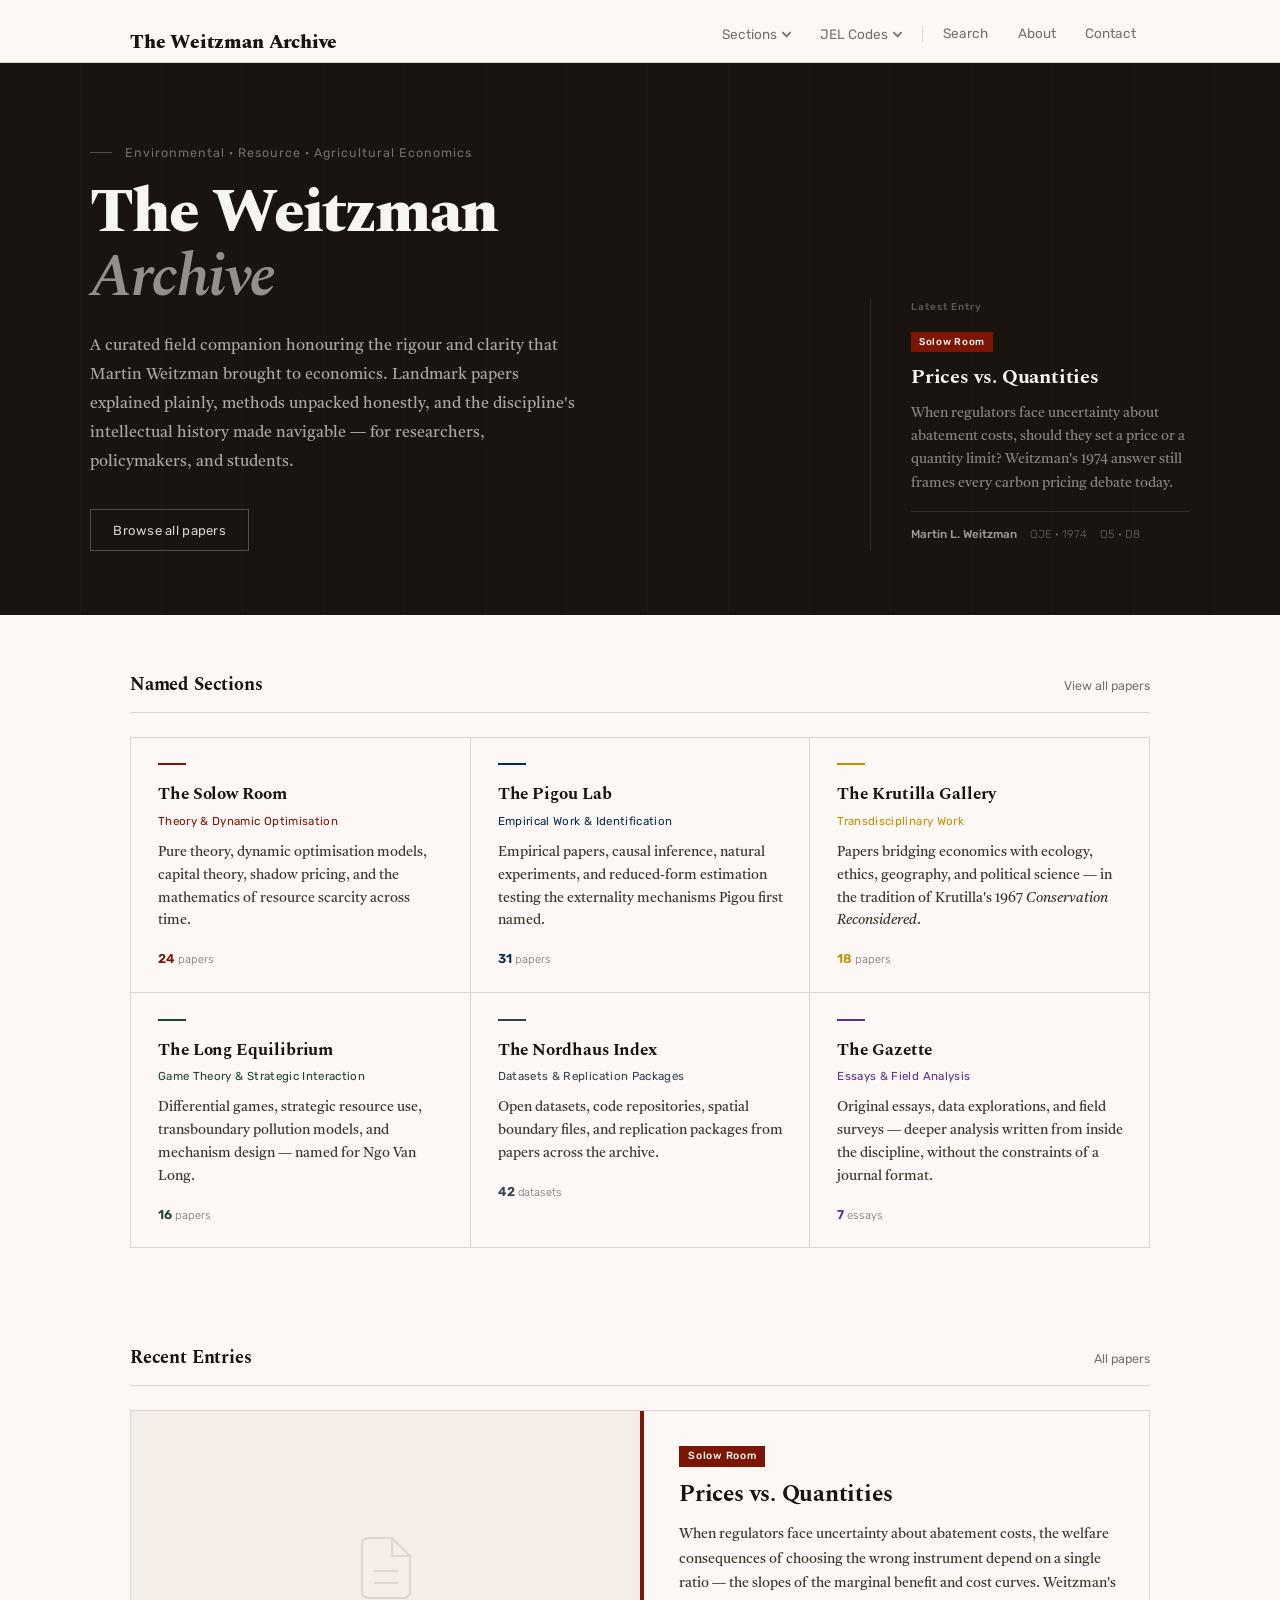
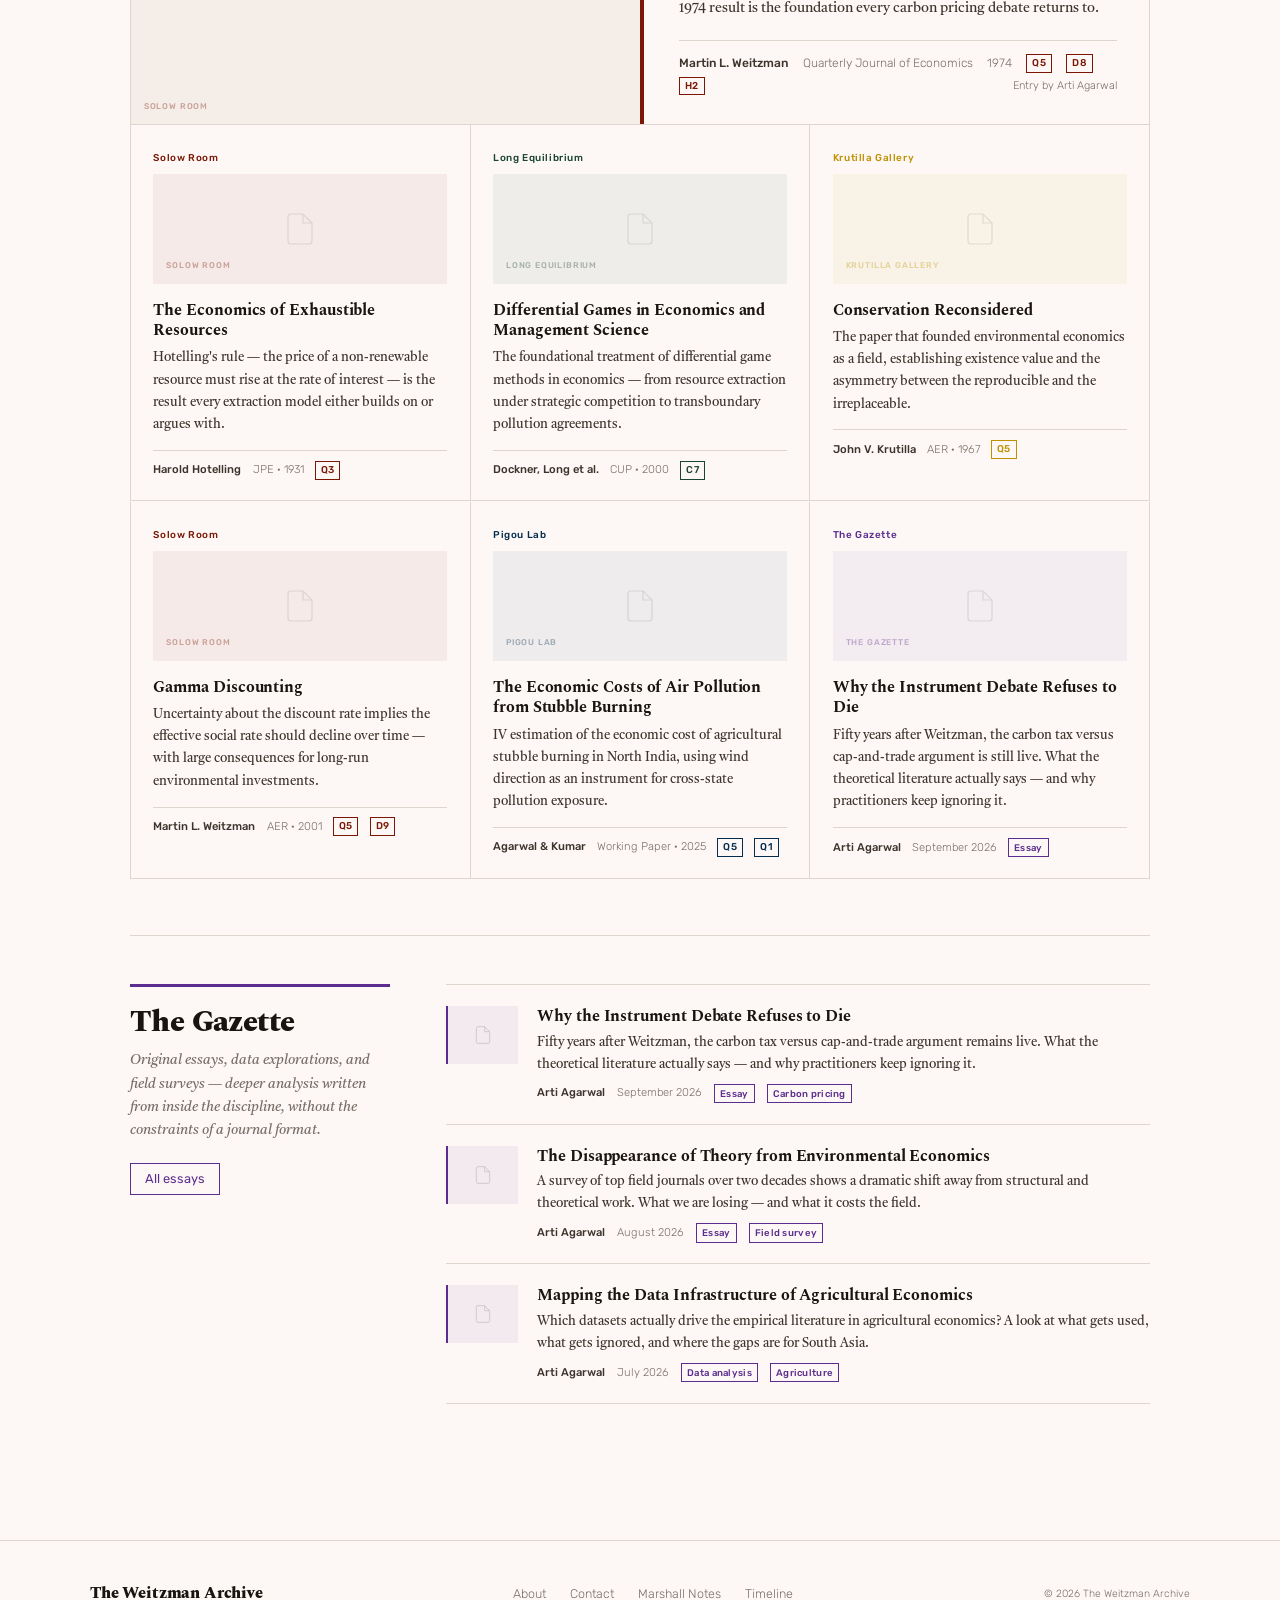
==== index.html @ 0c65b04b "Add files via upload" ====
<!DOCTYPE html>
<html lang="en">
<head>
  <meta charset="UTF-8">
  <meta name="viewport" content="width=device-width, initial-scale=1.0">

  <!-- SEO -->
  <title>The Weitzman Archive — Environmental, Resource &amp; Agricultural Economics</title>
  <meta name="description" content="A curated field companion for environmental, resource, and agricultural economics. Landmark papers explained plainly, methods unpacked rigorously, and the discipline's intellectual history made navigable.">
  <link rel="canonical" href="https://weitzmanarchive.com/">

  <!-- Open Graph -->
  <meta property="og:type"        content="website">
  <meta property="og:title"       content="The Weitzman Archive">
  <meta property="og:description" content="A curated field companion for environmental, resource, and agricultural economics.">
  <meta property="og:url"         content="https://weitzmanarchive.com/">
  <meta property="og:image"       content="https://weitzmanarchive.com/assets/images/og-default.jpg">
  <meta name="twitter:card"       content="summary_large_image">

  <!-- Favicon -->
  <link rel="icon" href="data:image/svg+xml,<svg xmlns='http://www.w3.org/2000/svg' viewBox='0 0 100 100'><text y='.9em' font-size='90'>📜</text></svg>">

  <!-- Fonts -->
  <link rel="preconnect" href="https://fonts.googleapis.com">
  <link rel="preconnect" href="https://fonts.gstatic.com" crossorigin>
  <link href="https://fonts.googleapis.com/css2?family=Spectral:ital,wght@0,400;0,600;0,700;0,800;1,400;1,600&family=Castoro:ital@0;1&family=Rubik:wght@300;400;500&display=swap" rel="stylesheet">

  <!-- Styles -->
  <link rel="stylesheet" href="css/main.css">
  <link rel="stylesheet" href="css/home.css">
</head>
<body>

<!-- ── NAVIGATION ──────────────────────────────────────────── -->
<nav class="site-nav" role="navigation" aria-label="Main navigation">
  <div class="nav-inner">
    <a href="/" class="site-wordmark">The Weitzman Archive</a>

    <div class="nav-right">

      <!-- Sections dropdown -->
      <div class="nav-item">
        <button class="nav-btn" aria-expanded="false" aria-haspopup="true">
          Sections
          <svg class="chevron" viewBox="0 0 10 6" aria-hidden="true">
            <path d="M1 1l4 4 4-4" stroke-linecap="round" stroke-linejoin="round"/>
          </svg>
        </button>
        <div class="nav-dropdown" role="menu">
          <div class="nav-dropdown-section">
            <span class="nav-dropdown-label">Named Sections</span>
            <a href="solow-room.html" role="menuitem">
              <span class="nav-dot" style="background:#7A1603"></span>
              The Solow Room — Theory
            </a>
            <a href="pigou-lab.html" role="menuitem">
              <span class="nav-dot" style="background:#042C4E"></span>
              The Pigou Lab — Empirics
            </a>
            <a href="krutilla-gallery.html" role="menuitem">
              <span class="nav-dot" style="background:#BF9000"></span>
              The Krutilla Gallery — Transdisciplinary
            </a>
            <a href="long-equilibrium.html" role="menuitem">
              <span class="nav-dot" style="background:#1B4332"></span>
              The Long Equilibrium — Game Theory
            </a>
            <a href="nordhaus-index.html" role="menuitem">
              <span class="nav-dot" style="background:#2E3F50"></span>
              The Nordhaus Index — Data &amp; Repos
            </a>
          </div>
          <div class="nav-dropdown-section">
            <a href="gazette.html" role="menuitem">
              <span class="nav-dot" style="background:#5B2D8E"></span>
              The Gazette — Essays &amp; Analysis
            </a>
            <a href="ciriacy-wantrup.html" role="menuitem">
              <span class="nav-dot" style="background:#888"></span>
              Ciriacy-Wantrup — Field Timeline
            </a>
            <a href="marshall-notes.html" role="menuitem">
              <span class="nav-dot" style="background:#888"></span>
              Marshall Notes
            </a>
          </div>
        </div>
      </div>

      <!-- JEL Codes dropdown -->
      <div class="nav-item">
        <button class="nav-btn" aria-expanded="false" aria-haspopup="true">
          JEL Codes
          <svg class="chevron" viewBox="0 0 10 6" aria-hidden="true">
            <path d="M1 1l4 4 4-4" stroke-linecap="round" stroke-linejoin="round"/>
          </svg>
        </button>
        <div class="nav-dropdown" role="menu">
          <div class="nav-dropdown-section">
            <span class="nav-dropdown-label">Environmental &amp; Resource</span>
            <a href="jel-q0.html" role="menuitem"><span class="nav-dot" style="background:#7A1603"></span>Q0 — General</a>
            <a href="jel-q1.html" role="menuitem"><span class="nav-dot" style="background:#7A1603"></span>Q1 — Agriculture</a>
            <a href="jel-q2.html" role="menuitem"><span class="nav-dot" style="background:#7A1603"></span>Q2 — Renewable Resources</a>
            <a href="jel-q3.html" role="menuitem"><span class="nav-dot" style="background:#7A1603"></span>Q3 — Nonrenewable Resources</a>
            <a href="jel-q4.html" role="menuitem"><span class="nav-dot" style="background:#7A1603"></span>Q4 — Energy</a>
            <a href="jel-q5.html" role="menuitem"><span class="nav-dot" style="background:#7A1603"></span>Q5 — Environmental Economics</a>
          </div>
          <div class="nav-dropdown-section">
            <span class="nav-dropdown-label">Related</span>
            <a href="jel-c6.html" role="menuitem"><span class="nav-dot" style="background:#888"></span>C6 — Mathematical Methods</a>
            <a href="jel-d8.html" role="menuitem"><span class="nav-dot" style="background:#888"></span>D8 — Information &amp; Uncertainty</a>
            <a href="jel-h2.html" role="menuitem"><span class="nav-dot" style="background:#888"></span>H2 — Taxation &amp; Subsidies</a>
          </div>
        </div>
      </div>

      <div class="nav-sep" aria-hidden="true"></div>
      <a href="papers.html"  class="nav-link">Search</a>
      <a href="about.html"   class="nav-link">About</a>
      <a href="contact.html" class="nav-link">Contact</a>

    </div>
  </div>
</nav>

<!-- ── HERO ──────────────────────────────────────────────────── -->
<section class="hero" aria-label="Site introduction">
  <div class="hero-inner">

    <div class="hero-left">
      <p class="hero-eyebrow">Environmental · Resource · Agricultural Economics</p>
      <h1 class="hero-title">The Weitzman<br><em>Archive</em></h1>
      <p class="hero-desc">
        A curated field companion honouring the rigour and clarity that Martin Weitzman
        brought to economics. Landmark papers explained plainly, methods unpacked honestly,
        and the discipline's intellectual history made navigable — for researchers,
        policymakers, and students.
      </p>
      <a href="papers.html" class="hero-cta">Browse all papers</a>
    </div>

    <div class="hero-latest" aria-label="Latest entry">
      <span class="hero-latest-lbl">Latest Entry</span>
      <span class="hero-latest-badge" style="background:#7A1603">Solow Room</span>
      <a href="weitzman-1974-prices-quantities.html" class="hero-latest-title">
        Prices vs. Quantities
      </a>
      <p class="hero-latest-blurb">
        When regulators face uncertainty about abatement costs, should they set a price
        or a quantity limit? Weitzman's 1974 answer still frames every carbon pricing
        debate today.
      </p>
      <div class="hero-latest-meta">
        <span class="meta-author">Martin L. Weitzman</span>
        <span>QJE · 1974</span>
        <span>Q5 · D8</span>
      </div>
    </div>

  </div>
</section>

<!-- ── MAIN CONTENT ───────────────────────────────────────────── -->
<main class="page" id="main-content">

  <!-- Named Sections grid -->
  <section class="home-categories" aria-labelledby="sections-heading">
    <div class="section-head">
      <h2 class="section-head-title" id="sections-heading">Named Sections</h2>
      <a href="papers.html" class="section-head-link">View all papers</a>
    </div>

    <!-- Top row: Theory / Empirics / Transdisciplinary -->
    <div class="cat-grid">

      <a href="solow-room.html" class="cat-card" style="--cat-color:#7A1603">
        <div class="cat-color-bar"></div>
        <span class="cat-name">The Solow Room</span>
        <span class="cat-domain">Theory &amp; Dynamic Optimisation</span>
        <p class="cat-desc">Pure theory, dynamic optimisation models, capital theory, shadow pricing, and the mathematics of resource scarcity across time.</p>
        <div class="cat-count"><strong>24</strong> papers</div>
      </a>

      <a href="pigou-lab.html" class="cat-card" style="--cat-color:#042C4E">
        <div class="cat-color-bar"></div>
        <span class="cat-name">The Pigou Lab</span>
        <span class="cat-domain">Empirical Work &amp; Identification</span>
        <p class="cat-desc">Empirical papers, causal inference, natural experiments, and reduced-form estimation testing the externality mechanisms Pigou first named.</p>
        <div class="cat-count"><strong>31</strong> papers</div>
      </a>

      <a href="krutilla-gallery.html" class="cat-card" style="--cat-color:#BF9000">
        <div class="cat-color-bar"></div>
        <span class="cat-name">The Krutilla Gallery</span>
        <span class="cat-domain">Transdisciplinary Work</span>
        <p class="cat-desc">Papers bridging economics with ecology, ethics, geography, and political science — in the tradition of Krutilla's 1967 <em>Conservation Reconsidered</em>.</p>
        <div class="cat-count"><strong>18</strong> papers</div>
      </a>

    </div>

    <!-- Bottom row: Game Theory / Data / Gazette -->
    <div class="cat-grid">

      <a href="long-equilibrium.html" class="cat-card" style="--cat-color:#1B4332">
        <div class="cat-color-bar"></div>
        <span class="cat-name">The Long Equilibrium</span>
        <span class="cat-domain">Game Theory &amp; Strategic Interaction</span>
        <p class="cat-desc">Differential games, strategic resource use, transboundary pollution models, and mechanism design — named for Ngo Van Long.</p>
        <div class="cat-count"><strong>16</strong> papers</div>
      </a>

      <a href="nordhaus-index.html" class="cat-card" style="--cat-color:#2E3F50">
        <div class="cat-color-bar"></div>
        <span class="cat-name">The Nordhaus Index</span>
        <span class="cat-domain">Datasets &amp; Replication Packages</span>
        <p class="cat-desc">Open datasets, code repositories, spatial boundary files, and replication packages from papers across the archive.</p>
        <div class="cat-count"><strong>42</strong> datasets</div>
      </a>

      <a href="gazette.html" class="cat-card" style="--cat-color:#5B2D8E">
        <div class="cat-color-bar"></div>
        <span class="cat-name">The Gazette</span>
        <span class="cat-domain">Essays &amp; Field Analysis</span>
        <p class="cat-desc">Original essays, data explorations, and field surveys — deeper analysis written from inside the discipline, without the constraints of a journal format.</p>
        <div class="cat-count"><strong>7</strong> essays</div>
      </a>

    </div>
  </section>

  <!-- Recent Entries -->
  <section class="home-recent" aria-labelledby="recent-heading">
    <div class="section-head">
      <h2 class="section-head-title" id="recent-heading">Recent Entries</h2>
      <a href="papers.html" class="section-head-link">All papers</a>
    </div>

    <!-- Large featured entry -->
    <article class="recent-feature" style="--entry-color:#7A1603">
      <div class="recent-feature-img img-placeholder">
        <svg width="72" height="72" viewBox="0 0 24 24" fill="none" stroke="currentColor" stroke-width="0.7" aria-hidden="true">
          <path d="M14 2H6a2 2 0 0 0-2 2v16a2 2 0 0 0 2 2h12a2 2 0 0 0 2-2V8z"/>
          <polyline points="14 2 14 8 20 8"/>
          <line x1="16" y1="13" x2="8" y2="13"/>
          <line x1="16" y1="17" x2="8" y2="17"/>
        </svg>
        <span class="img-section-label" style="color:#7A1603">SOLOW ROOM</span>
      </div>
      <div class="recent-feature-body">
        <div>
          <span class="recent-feature-badge">Solow Room</span>
          <a href="weitzman-1974-prices-quantities.html" class="recent-feature-title">
            Prices vs. Quantities
          </a>
          <p class="recent-feature-blurb">
            When regulators face uncertainty about abatement costs, the welfare consequences
            of choosing the wrong instrument depend on a single ratio — the slopes of the
            marginal benefit and cost curves. Weitzman's 1974 result is the foundation every
            carbon pricing debate returns to.
          </p>
        </div>
        <div class="recent-feature-meta">
          <span class="meta-author">Martin L. Weitzman</span>
          <span>Quarterly Journal of Economics</span>
          <span>1974</span>
          <span class="jel-tag" style="color:#7A1603">Q5</span>
          <span class="jel-tag" style="color:#7A1603">D8</span>
          <span class="jel-tag" style="color:#7A1603">H2</span>
          <span style="margin-left:auto;font-size:0.68rem">Entry by Arti Agarwal</span>
        </div>
      </div>
    </article>

    <!-- Article card row 1 -->
    <div class="article-grid">

      <a href="hotelling-1931.html" class="art-card" style="--card-color:#7A1603">
        <span class="art-card-badge">Solow Room</span>
        <div class="art-card-img img-placeholder">
          <svg width="36" height="36" viewBox="0 0 24 24" fill="none" stroke="currentColor" stroke-width="0.8" aria-hidden="true">
            <path d="M14 2H6a2 2 0 0 0-2 2v16a2 2 0 0 0 2 2h12a2 2 0 0 0 2-2V8z"/>
            <polyline points="14 2 14 8 20 8"/>
          </svg>
          <span class="img-section-label" style="color:#7A1603">SOLOW ROOM</span>
        </div>
        <span class="art-card-title">The Economics of Exhaustible Resources</span>
        <p class="art-card-blurb">Hotelling's rule — the price of a non-renewable resource must rise at the rate of interest — is the result every extraction model either builds on or argues with.</p>
        <div class="art-card-meta">
          <span class="meta-author">Harold Hotelling</span>
          <span>JPE · 1931</span>
          <span class="jel-tag" style="color:#7A1603">Q3</span>
        </div>
      </a>

      <a href="long-dockner-2000.html" class="art-card" style="--card-color:#1B4332">
        <span class="art-card-badge">Long Equilibrium</span>
        <div class="art-card-img img-placeholder">
          <svg width="36" height="36" viewBox="0 0 24 24" fill="none" stroke="currentColor" stroke-width="0.8" aria-hidden="true">
            <path d="M14 2H6a2 2 0 0 0-2 2v16a2 2 0 0 0 2 2h12a2 2 0 0 0 2-2V8z"/>
            <polyline points="14 2 14 8 20 8"/>
          </svg>
          <span class="img-section-label" style="color:#1B4332">LONG EQUILIBRIUM</span>
        </div>
        <span class="art-card-title">Differential Games in Economics and Management Science</span>
        <p class="art-card-blurb">The foundational treatment of differential game methods in economics — from resource extraction under strategic competition to transboundary pollution agreements.</p>
        <div class="art-card-meta">
          <span class="meta-author">Dockner, Long et al.</span>
          <span>CUP · 2000</span>
          <span class="jel-tag" style="color:#1B4332">C7</span>
        </div>
      </a>

      <a href="krutilla-1967.html" class="art-card" style="--card-color:#BF9000">
        <span class="art-card-badge">Krutilla Gallery</span>
        <div class="art-card-img img-placeholder">
          <svg width="36" height="36" viewBox="0 0 24 24" fill="none" stroke="currentColor" stroke-width="0.8" aria-hidden="true">
            <path d="M14 2H6a2 2 0 0 0-2 2v16a2 2 0 0 0 2 2h12a2 2 0 0 0 2-2V8z"/>
            <polyline points="14 2 14 8 20 8"/>
          </svg>
          <span class="img-section-label" style="color:#BF9000">KRUTILLA GALLERY</span>
        </div>
        <span class="art-card-title">Conservation Reconsidered</span>
        <p class="art-card-blurb">The paper that founded environmental economics as a field, establishing existence value and the asymmetry between the reproducible and the irreplaceable.</p>
        <div class="art-card-meta">
          <span class="meta-author">John V. Krutilla</span>
          <span>AER · 1967</span>
          <span class="jel-tag" style="color:#BF9000">Q5</span>
        </div>
      </a>

    </div>

    <!-- Article card row 2 -->
    <div class="article-grid" style="border-top:none;margin-top:1px">

      <a href="weitzman-2001-gamma.html" class="art-card" style="--card-color:#7A1603">
        <span class="art-card-badge">Solow Room</span>
        <div class="art-card-img img-placeholder">
          <svg width="36" height="36" viewBox="0 0 24 24" fill="none" stroke="currentColor" stroke-width="0.8" aria-hidden="true">
            <path d="M14 2H6a2 2 0 0 0-2 2v16a2 2 0 0 0 2 2h12a2 2 0 0 0 2-2V8z"/>
            <polyline points="14 2 14 8 20 8"/>
          </svg>
          <span class="img-section-label" style="color:#7A1603">SOLOW ROOM</span>
        </div>
        <span class="art-card-title">Gamma Discounting</span>
        <p class="art-card-blurb">Uncertainty about the discount rate implies the effective social rate should decline over time — with large consequences for long-run environmental investments.</p>
        <div class="art-card-meta">
          <span class="meta-author">Martin L. Weitzman</span>
          <span>AER · 2001</span>
          <span class="jel-tag" style="color:#7A1603">Q5</span>
          <span class="jel-tag" style="color:#7A1603">D9</span>
        </div>
      </a>

      <a href="agarwal-2025-stubble.html" class="art-card" style="--card-color:#042C4E">
        <span class="art-card-badge">Pigou Lab</span>
        <div class="art-card-img img-placeholder">
          <svg width="36" height="36" viewBox="0 0 24 24" fill="none" stroke="currentColor" stroke-width="0.8" aria-hidden="true">
            <path d="M14 2H6a2 2 0 0 0-2 2v16a2 2 0 0 0 2 2h12a2 2 0 0 0 2-2V8z"/>
            <polyline points="14 2 14 8 20 8"/>
          </svg>
          <span class="img-section-label" style="color:#042C4E">PIGOU LAB</span>
        </div>
        <span class="art-card-title">The Economic Costs of Air Pollution from Stubble Burning</span>
        <p class="art-card-blurb">IV estimation of the economic cost of agricultural stubble burning in North India, using wind direction as an instrument for cross-state pollution exposure.</p>
        <div class="art-card-meta">
          <span class="meta-author">Agarwal &amp; Kumar</span>
          <span>Working Paper · 2025</span>
          <span class="jel-tag" style="color:#042C4E">Q5</span>
          <span class="jel-tag" style="color:#042C4E">Q1</span>
        </div>
      </a>

      <a href="gazette-instrument-debate.html" class="art-card" style="--card-color:#5B2D8E">
        <span class="art-card-badge">The Gazette</span>
        <div class="art-card-img img-placeholder">
          <svg width="36" height="36" viewBox="0 0 24 24" fill="none" stroke="currentColor" stroke-width="0.8" aria-hidden="true">
            <path d="M14 2H6a2 2 0 0 0-2 2v16a2 2 0 0 0 2 2h12a2 2 0 0 0 2-2V8z"/>
            <polyline points="14 2 14 8 20 8"/>
          </svg>
          <span class="img-section-label" style="color:#5B2D8E">THE GAZETTE</span>
        </div>
        <span class="art-card-title">Why the Instrument Debate Refuses to Die</span>
        <p class="art-card-blurb">Fifty years after Weitzman, the carbon tax versus cap-and-trade argument is still live. What the theoretical literature actually says — and why practitioners keep ignoring it.</p>
        <div class="art-card-meta">
          <span class="meta-author">Arti Agarwal</span>
          <span>September 2026</span>
          <span class="gazette-topic-tag">Essay</span>
        </div>
      </a>

    </div>
  </section>

  <!-- Gazette strip -->
  <section class="home-gazette" aria-labelledby="gazette-heading">
    <div class="gazette-inner">

      <div class="gazette-identity">
        <h2 class="gazette-title" id="gazette-heading">The Gazette</h2>
        <p class="gazette-tagline">Original essays, data explorations, and field surveys — deeper analysis written from inside the discipline, without the constraints of a journal format.</p>
        <a href="gazette.html" class="gazette-all-link">All essays</a>
      </div>

      <div class="gazette-list">

        <div class="gazette-row">
          <div class="gazette-thumb">
            <svg viewBox="0 0 24 24" fill="none" stroke="currentColor" stroke-width="1.2" aria-hidden="true">
              <path d="M14 2H6a2 2 0 0 0-2 2v16a2 2 0 0 0 2 2h12a2 2 0 0 0 2-2V8z"/>
              <polyline points="14 2 14 8 20 8"/>
            </svg>
          </div>
          <div>
            <a href="gazette-instrument-debate.html" class="gazette-row-title">
              Why the Instrument Debate Refuses to Die
            </a>
            <p class="gazette-row-blurb">Fifty years after Weitzman, the carbon tax versus cap-and-trade argument remains live. What the theoretical literature actually says — and why practitioners keep ignoring it.</p>
            <div class="gazette-row-meta">
              <span class="meta-author">Arti Agarwal</span>
              <span>September 2026</span>
              <span class="gazette-topic-tag">Essay</span>
              <span class="gazette-topic-tag">Carbon pricing</span>
            </div>
          </div>
        </div>

        <div class="gazette-row">
          <div class="gazette-thumb">
            <svg viewBox="0 0 24 24" fill="none" stroke="currentColor" stroke-width="1.2" aria-hidden="true">
              <path d="M14 2H6a2 2 0 0 0-2 2v16a2 2 0 0 0 2 2h12a2 2 0 0 0 2-2V8z"/>
              <polyline points="14 2 14 8 20 8"/>
            </svg>
          </div>
          <div>
            <a href="gazette-theory-decline.html" class="gazette-row-title">
              The Disappearance of Theory from Environmental Economics
            </a>
            <p class="gazette-row-blurb">A survey of top field journals over two decades shows a dramatic shift away from structural and theoretical work. What we are losing — and what it costs the field.</p>
            <div class="gazette-row-meta">
              <span class="meta-author">Arti Agarwal</span>
              <span>August 2026</span>
              <span class="gazette-topic-tag">Essay</span>
              <span class="gazette-topic-tag">Field survey</span>
            </div>
          </div>
        </div>

        <div class="gazette-row">
          <div class="gazette-thumb">
            <svg viewBox="0 0 24 24" fill="none" stroke="currentColor" stroke-width="1.2" aria-hidden="true">
              <path d="M14 2H6a2 2 0 0 0-2 2v16a2 2 0 0 0 2 2h12a2 2 0 0 0 2-2V8z"/>
              <polyline points="14 2 14 8 20 8"/>
            </svg>
          </div>
          <div>
            <a href="gazette-data-infrastructure.html" class="gazette-row-title">
              Mapping the Data Infrastructure of Agricultural Economics
            </a>
            <p class="gazette-row-blurb">Which datasets actually drive the empirical literature in agricultural economics? A look at what gets used, what gets ignored, and where the gaps are for South Asia.</p>
            <div class="gazette-row-meta">
              <span class="meta-author">Arti Agarwal</span>
              <span>July 2026</span>
              <span class="gazette-topic-tag">Data analysis</span>
              <span class="gazette-topic-tag">Agriculture</span>
            </div>
          </div>
        </div>

      </div>
    </div>
  </section>

</main>

<!-- ── FOOTER ─────────────────────────────────────────────────── -->
<footer class="site-footer">
  <div class="footer-inner">
    <span class="footer-wordmark">The Weitzman Archive</span>
    <div class="footer-links">
      <a href="about.html">About</a>
      <a href="contact.html">Contact</a>
      <a href="marshall-notes.html">Marshall Notes</a>
      <a href="ciriacy-wantrup.html">Timeline</a>
    </div>
    <span class="footer-copy">&copy; 2026 The Weitzman Archive</span>
  </div>
</footer>

<!-- Scripts -->
<script src="js/main.js"></script>
</body>
</html>
---- css/main.css ----
/* ============================================================
   THE WEITZMAN ARCHIVE — main.css
   Shared tokens, reset, navigation, footer, utilities
   All page-specific styles live in home.css / category.css / article.css
   ============================================================ */

/* ── GOOGLE FONTS ─────────────────────────────────────────────
   Load in each HTML file's <head>:
   Spectral: 400, 600, 700, 800, italic variants
   Castoro:  400, italic
   Rubik:    300, 400, 500
   ──────────────────────────────────────────────────────────── */

/* ── DESIGN TOKENS ────────────────────────────────────────────*/
:root {
  /* Base palette */
  --bg:          #FDF8F6;
  --bg-tint:     #F5EDE8;
  --bg-dark:     #1A1410;
  --ink:         #1A1410;
  --ink-mid:     #3D332C;
  --muted:       #7A6E67;
  --rule:        #DDD5CE;

  /* Section accent colours */
  --solow:       #7A1603;   /* The Solow Room       — theory              */
  --pigou:       #042C4E;   /* The Pigou Lab        — empirics             */
  --krutilla:    #BF9000;   /* The Krutilla Gallery — transdisciplinary    */
  --long:        #1B4332;   /* The Long Equilibrium — game theory          */
  --nordhaus:    #2E3F50;   /* The Nordhaus Index   — data & repos         */
  --gazette:     #5B2D8E;   /* The Gazette          — essays & analysis    */

  /* Typography scale */
  --f-xs:        0.65rem;
  --f-sm:        0.78rem;
  --f-md:        0.9rem;
  --f-base:      1rem;
  --f-lg:        1.15rem;
  --f-xl:        1.4rem;
  --f-2xl:       1.8rem;
  --f-3xl:       2.4rem;
  --f-4xl:       3.2rem;

  /* Layout */
  --max-w:       1100px;
  --prose-w:     660px;
  --gap:         2.5rem;
}

/* ── RESET ─────────────────────────────────────────────────── */
*, *::before, *::after {
  box-sizing: border-box;
  margin: 0;
  padding: 0;
}

html {
  font-size: 16px;
  scroll-behavior: smooth;
  -webkit-text-size-adjust: 100%;
}

body {
  background: var(--bg);
  color: var(--ink);
  font-family: 'Castoro', Georgia, serif;
  -webkit-font-smoothing: antialiased;
  -moz-osx-font-smoothing: grayscale;
  line-height: 1.6;
  min-height: 100vh;
}

a {
  color: inherit;
  text-decoration: none;
}

img, svg {
  display: block;
  max-width: 100%;
}

ul, ol {
  list-style: none;
}

button {
  cursor: pointer;
}

/* ── PAGE WRAPPER ──────────────────────────────────────────── */
.page {
  max-width: var(--max-w);
  margin: 0 auto;
  padding: 0 var(--gap);
}

/* ── NAVIGATION ────────────────────────────────────────────── */
.site-nav {
  background: var(--bg);
  border-bottom: 1px solid var(--rule);
  position: sticky;
  top: 0;
  z-index: 200;
}

.nav-inner {
  max-width: var(--max-w);
  margin: 0 auto;
  padding: 1rem var(--gap) 0.6rem;
  display: flex;
  align-items: flex-end;
  justify-content: space-between;
  gap: 2rem;
}

.site-wordmark {
  font-family: 'Spectral', serif;
  font-weight: 800;
  font-size: 1.2rem;
  letter-spacing: -0.01em;
  color: var(--ink);
  line-height: 1;
  flex-shrink: 0;
  white-space: nowrap;
}

.nav-right {
  display: flex;
  align-items: center;
  gap: 0.15rem;
  flex-shrink: 0;
}

/* Nav items with dropdowns */
.nav-item {
  position: relative;
}

.nav-btn {
  font-family: 'Rubik', sans-serif;
  font-size: 0.85rem;
  font-weight: 400;
  color: var(--muted);
  background: none;
  border: none;
  padding: 0.45rem 0.85rem;
  display: flex;
  align-items: center;
  gap: 0.3rem;
  transition: color 0.15s;
  white-space: nowrap;
}

.nav-btn:hover,
.nav-btn[aria-expanded="true"] {
  color: var(--ink);
}

.nav-btn .chevron {
  width: 9px;
  height: 9px;
  stroke: currentColor;
  fill: none;
  stroke-width: 2;
  stroke-linecap: round;
  transition: transform 0.2s;
}

.nav-btn[aria-expanded="true"] .chevron {
  transform: rotate(180deg);
}

/* Dropdown panel */
.nav-dropdown {
  display: none;
  position: absolute;
  top: calc(100% + 6px);
  left: 0;
  min-width: 260px;
  background: var(--bg);
  border: 1px solid var(--rule);
  border-top: 2px solid var(--ink);
  box-shadow: 0 10px 30px rgba(26, 20, 16, 0.1);
  z-index: 300;
}

.nav-item.open .nav-dropdown {
  display: block;
}

.nav-dropdown-section {
  padding: 0.5rem 0;
  border-bottom: 1px solid var(--rule);
}

.nav-dropdown-section:last-child {
  border-bottom: none;
}

.nav-dropdown-label {
  font-family: 'Rubik', sans-serif;
  font-size: 0.65rem;
  font-weight: 500;
  color: var(--muted);
  letter-spacing: 0.07em;
  padding: 0.3rem 1rem 0.2rem;
  display: block;
}

.nav-dropdown a {
  display: flex;
  align-items: center;
  gap: 0.65rem;
  padding: 0.45rem 1rem;
  font-family: 'Rubik', sans-serif;
  font-size: 0.85rem;
  color: var(--ink-mid);
  transition: background 0.1s, color 0.1s;
}

.nav-dropdown a:hover {
  background: var(--bg-tint);
  color: var(--ink);
}

.nav-dot {
  width: 7px;
  height: 7px;
  border-radius: 50%;
  flex-shrink: 0;
  display: inline-block;
}

/* Nav separator */
.nav-sep {
  width: 1px;
  height: 16px;
  background: var(--rule);
  margin: 0 0.25rem;
  flex-shrink: 0;
}

/* Plain nav links (Search, About, Contact) */
.nav-link {
  font-family: 'Rubik', sans-serif;
  font-size: 0.85rem;
  font-weight: 400;
  color: var(--muted);
  padding: 0.45rem 0.85rem;
  transition: color 0.15s;
  white-space: nowrap;
}

.nav-link:hover {
  color: var(--ink);
}

/* ── SECTION HEADING (shared pattern) ─────────────────────── */
.section-head {
  display: flex;
  align-items: baseline;
  justify-content: space-between;
  margin-bottom: 1.5rem;
  border-bottom: 1px solid var(--rule);
  padding-bottom: 0.7rem;
}

.section-head-title {
  font-family: 'Spectral', serif;
  font-weight: 700;
  font-size: var(--f-lg);
  color: var(--ink);
  letter-spacing: -0.01em;
}

.section-head-link {
  font-family: 'Rubik', sans-serif;
  font-size: var(--f-sm);
  font-weight: 400;
  color: var(--muted);
  transition: color 0.15s;
}

.section-head-link:hover {
  color: var(--ink);
}

/* ── SECTION ACCENT BADGE ─────────────────────────────────── */
.section-badge {
  font-family: 'Rubik', sans-serif;
  font-size: var(--f-xs);
  font-weight: 500;
  letter-spacing: 0.07em;
  display: inline-block;
  padding: 2px 8px;
  color: var(--bg);
  line-height: 1.6;
}

/* ── JEL TAG ──────────────────────────────────────────────── */
.jel-tag {
  font-family: 'Rubik', sans-serif;
  font-size: 0.62rem;
  font-weight: 500;
  border: 1px solid currentColor;
  padding: 1px 5px;
  letter-spacing: 0.03em;
  display: inline-block;
  line-height: 1.5;
}

/* ── TOPIC TAG ────────────────────────────────────────────── */
.topic-tag {
  font-family: 'Rubik', sans-serif;
  font-size: 0.68rem;
  font-weight: 400;
  color: var(--muted);
  border: 1px solid var(--rule);
  padding: 2px 8px;
  letter-spacing: 0.02em;
  display: inline-block;
  transition: border-color 0.15s, color 0.15s;
}

.topic-tag:hover {
  color: var(--ink);
  border-color: var(--ink);
}

/* ── META STRIP (author · journal · year · tags) ──────────── */
.meta-strip {
  font-family: 'Rubik', sans-serif;
  font-size: 0.75rem;
  font-weight: 300;
  color: var(--muted);
  display: flex;
  flex-wrap: wrap;
  align-items: center;
  gap: 0.2rem 0.9rem;
}

.meta-strip .meta-author {
  font-weight: 500;
  color: var(--ink-mid);
}

/* ── IMAGE PLACEHOLDER ─────────────────────────────────────── */
.img-placeholder {
  background: var(--bg-tint);
  display: flex;
  align-items: center;
  justify-content: center;
  overflow: hidden;
  position: relative;
}

.img-placeholder svg {
  opacity: 0.1;
}

.img-placeholder .img-section-label {
  position: absolute;
  bottom: 0.7rem;
  left: 0.8rem;
  font-family: 'Rubik', sans-serif;
  font-size: 0.52rem;
  font-weight: 500;
  letter-spacing: 0.1em;
  opacity: 0.35;
}

/* ── COPY BUTTON ──────────────────────────────────────────── */
.copy-btn {
  font-family: 'Rubik', sans-serif;
  font-size: var(--f-xs);
  font-weight: 400;
  padding: 3px 10px;
  border: 1px solid var(--rule);
  background: none;
  color: var(--muted);
  transition: border-color 0.15s, color 0.15s;
}

.copy-btn:hover {
  color: var(--ink);
  border-color: var(--ink);
}

/* ── FOOTER ────────────────────────────────────────────────── */
.site-footer {
  border-top: 1px solid var(--rule);
  margin-top: 5rem;
  padding: 2.5rem var(--gap);
}

.footer-inner {
  max-width: var(--max-w);
  margin: 0 auto;
  display: flex;
  justify-content: space-between;
  align-items: center;
  gap: 2rem;
}

.footer-wordmark {
  font-family: 'Spectral', serif;
  font-weight: 800;
  font-size: 1rem;
  color: var(--ink);
  letter-spacing: -0.01em;
}

.footer-links {
  display: flex;
  gap: 1.5rem;
}

.footer-links a {
  font-family: 'Rubik', sans-serif;
  font-size: var(--f-sm);
  font-weight: 300;
  color: var(--muted);
  transition: color 0.15s;
}

.footer-links a:hover {
  color: var(--ink);
}

.footer-copy {
  font-family: 'Rubik', sans-serif;
  font-size: var(--f-xs);
  font-weight: 300;
  color: var(--muted);
}

/* ── UTILITY CLASSES ───────────────────────────────────────── */
.visually-hidden {
  position: absolute;
  width: 1px;
  height: 1px;
  padding: 0;
  margin: -1px;
  overflow: hidden;
  clip: rect(0, 0, 0, 0);
  white-space: nowrap;
  border: 0;
}

.text-muted    { color: var(--muted); }
.text-ink      { color: var(--ink); }
.text-accent   { color: var(--accent); }
.font-spectral { font-family: 'Spectral', serif; }
.font-rubik    { font-family: 'Rubik', sans-serif; }
.font-castoro  { font-family: 'Castoro', serif; }

/* ── RESPONSIVE BREAKPOINTS ────────────────────────────────── */
@media (max-width: 900px) {
  :root { --gap: 1.5rem; }

  .nav-right .nav-link { display: none; }
}

@media (max-width: 640px) {
  :root {
    --gap: 1.2rem;
    font-size: 15px;
  }

  .site-wordmark { font-size: 1rem; }
  .nav-right { gap: 0; }
  .nav-btn { padding: 0.45rem 0.6rem; font-size: 0.8rem; }
}

/* ── REDUCED MOTION ────────────────────────────────────────── */
@media (prefers-reduced-motion: reduce) {
  *, *::before, *::after {
    animation-duration: 0.01ms !important;
    transition-duration: 0.01ms !important;
  }
}
---- css/home.css ----
/* ============================================================
   THE WEITZMAN ARCHIVE — home.css
   Homepage-specific styles
   Depends on: main.css loaded first
   ============================================================ */

/* ── HERO ──────────────────────────────────────────────────── */
.hero {
  background: var(--bg-dark);
  color: var(--bg);
  padding: 5rem var(--gap) 4rem;
  position: relative;
  overflow: hidden;
}

/* Subtle vertical rule texture */
.hero::before {
  content: '';
  position: absolute;
  inset: 0;
  background: repeating-linear-gradient(
    90deg,
    transparent,
    transparent 80px,
    rgba(255, 255, 255, 0.015) 80px,
    rgba(255, 255, 255, 0.015) 81px
  );
  pointer-events: none;
}

.hero-inner {
  max-width: var(--max-w);
  margin: 0 auto;
  display: grid;
  grid-template-columns: 1fr 320px;
  gap: 4rem;
  align-items: end;
  position: relative;
}

/* Left: Archive identity */
.hero-eyebrow {
  font-family: 'Rubik', sans-serif;
  font-size: 0.78rem;
  font-weight: 400;
  color: rgba(253, 248, 246, 0.4);
  letter-spacing: 0.08em;
  margin-bottom: 1.2rem;
  display: flex;
  align-items: center;
  gap: 0.8rem;
}

.hero-eyebrow::before {
  content: '';
  display: inline-block;
  width: 22px;
  height: 1px;
  background: rgba(253, 248, 246, 0.25);
  flex-shrink: 0;
}

.hero-title {
  font-family: 'Spectral', serif;
  font-weight: 800;
  font-size: clamp(2.6rem, 5vw, 3.8rem);
  line-height: 1.05;
  letter-spacing: -0.03em;
  color: #F7F5EF;
  margin-bottom: 1.4rem;
}

.hero-title em {
  font-style: italic;
  font-weight: 600;
  color: rgba(247, 245, 239, 0.55);
}

.hero-desc {
  font-family: 'Castoro', serif;
  font-size: 1.02rem;
  line-height: 1.78;
  color: rgba(247, 245, 239, 0.65);
  max-width: 500px;
  margin-bottom: 2rem;
}

.hero-cta {
  display: inline-block;
  font-family: 'Rubik', sans-serif;
  font-size: 0.82rem;
  font-weight: 400;
  color: rgba(247, 245, 239, 0.85);
  border: 1px solid rgba(247, 245, 239, 0.25);
  padding: 0.6rem 1.4rem;
  transition: background 0.15s, border-color 0.15s, color 0.15s;
  letter-spacing: 0.02em;
}

.hero-cta:hover {
  background: rgba(247, 245, 239, 0.08);
  border-color: rgba(247, 245, 239, 0.5);
  color: #F7F5EF;
}

/* Right: Latest entry */
.hero-latest {
  border-left: 1px solid rgba(253, 248, 246, 0.1);
  padding-left: 2.5rem;
  padding-bottom: 0.5rem;
}

.hero-latest-lbl {
  font-family: 'Rubik', sans-serif;
  font-size: 0.62rem;
  font-weight: 500;
  color: rgba(253, 248, 246, 0.3);
  letter-spacing: 0.1em;
  margin-bottom: 0.9rem;
  display: block;
}

.hero-latest-badge {
  font-family: 'Rubik', sans-serif;
  font-size: 0.62rem;
  font-weight: 500;
  padding: 2px 8px;
  letter-spacing: 0.07em;
  color: var(--bg);
  display: inline-block;
  margin-bottom: 0.85rem;
}

.hero-latest-title {
  font-family: 'Spectral', serif;
  font-weight: 700;
  font-size: 1.22rem;
  line-height: 1.28;
  color: #F7F5EF;
  margin-bottom: 0.7rem;
  letter-spacing: -0.01em;
  display: block;
}

.hero-latest-title:hover {
  color: rgba(247, 245, 239, 0.75);
}

.hero-latest-blurb {
  font-family: 'Castoro', serif;
  font-size: 0.85rem;
  line-height: 1.72;
  color: rgba(247, 245, 239, 0.5);
  margin-bottom: 1rem;
}

.hero-latest-meta {
  font-family: 'Rubik', sans-serif;
  font-size: 0.72rem;
  font-weight: 300;
  color: rgba(247, 245, 239, 0.35);
  display: flex;
  flex-wrap: wrap;
  gap: 0.2rem 0.8rem;
  align-items: center;
  border-top: 1px solid rgba(253, 248, 246, 0.1);
  padding-top: 0.8rem;
}

.hero-latest-meta .meta-author {
  font-weight: 500;
  color: rgba(247, 245, 239, 0.6);
}

/* ── CATEGORY CARDS ────────────────────────────────────────── */
.home-categories {
  padding: 3.5rem 0 3rem;
}

.cat-grid {
  display: grid;
  grid-template-columns: repeat(3, 1fr);
  gap: 1px;
  background: var(--rule);
  border: 1px solid var(--rule);
}

.cat-grid + .cat-grid {
  border-top: none;
}

.cat-card {
  background: var(--bg);
  padding: 1.6rem 1.5rem 1.4rem;
  display: block;
  border-left: 3px solid transparent;
  transition: background 0.15s, border-left-color 0.15s;
  position: relative;
}

.cat-card:hover {
  background: var(--bg-tint);
  border-left-color: var(--cat-color);
}

.cat-color-bar {
  width: 28px;
  height: 2px;
  background: var(--cat-color);
  margin-bottom: 1rem;
}

.cat-name {
  font-family: 'Spectral', serif;
  font-weight: 700;
  font-size: 1.05rem;
  color: var(--ink);
  margin-bottom: 0.2rem;
  letter-spacing: -0.005em;
  display: block;
}

.cat-domain {
  font-family: 'Rubik', sans-serif;
  font-size: 0.72rem;
  font-weight: 400;
  color: var(--cat-color);
  letter-spacing: 0.03em;
  margin-bottom: 0.75rem;
  display: block;
}

.cat-desc {
  font-family: 'Castoro', serif;
  font-size: 0.85rem;
  line-height: 1.68;
  color: var(--ink-mid);
  margin-bottom: 1rem;
}

.cat-count {
  font-family: 'Rubik', sans-serif;
  font-size: 0.7rem;
  font-weight: 300;
  color: var(--muted);
}

.cat-count strong {
  font-weight: 600;
  color: var(--cat-color);
  font-size: 0.8rem;
}

/* ── RECENT ENTRIES ────────────────────────────────────────── */
.home-recent {
  padding: 3rem 0 3.5rem;
}

/* Large featured card */
.recent-feature {
  display: grid;
  grid-template-columns: 1fr 1fr;
  border: 1px solid var(--rule);
  min-height: 240px;
}

.recent-feature-img {
  background: var(--bg-tint);
  display: flex;
  align-items: center;
  justify-content: center;
  position: relative;
  overflow: hidden;
  min-height: 220px;
}

.recent-feature-img svg {
  opacity: 0.1;
}

.recent-feature-body {
  padding: 2rem 2rem 1.8rem 2.2rem;
  border-left: 4px solid var(--entry-color);
  display: flex;
  flex-direction: column;
  justify-content: space-between;
}

.recent-feature-badge {
  font-family: 'Rubik', sans-serif;
  font-size: 0.65rem;
  font-weight: 500;
  letter-spacing: 0.07em;
  display: inline-block;
  padding: 2px 9px;
  margin-bottom: 0.85rem;
  color: var(--bg);
  background: var(--entry-color);
}

.recent-feature-title {
  font-family: 'Spectral', serif;
  font-weight: 700;
  font-size: 1.45rem;
  line-height: 1.28;
  color: var(--ink);
  margin-bottom: 0.75rem;
  letter-spacing: -0.01em;
  display: block;
}

.recent-feature-title:hover {
  color: var(--entry-color);
}

.recent-feature-blurb {
  font-family: 'Castoro', serif;
  font-size: 0.88rem;
  line-height: 1.75;
  color: var(--ink-mid);
  flex: 1;
  margin-bottom: 1.2rem;
}

.recent-feature-meta {
  font-family: 'Rubik', sans-serif;
  font-size: 0.75rem;
  font-weight: 300;
  color: var(--muted);
  display: flex;
  flex-wrap: wrap;
  gap: 0.2rem 0.9rem;
  align-items: center;
  border-top: 1px solid var(--rule);
  padding-top: 0.85rem;
}

.recent-feature-meta .meta-author {
  font-weight: 500;
  color: var(--ink-mid);
}

/* Article card grid (3 columns) */
.article-grid {
  display: grid;
  grid-template-columns: repeat(3, 1fr);
  gap: 1px;
  background: var(--rule);
  border: 1px solid var(--rule);
  border-top: none;
}

.art-card {
  background: var(--bg);
  padding: 1.4rem 1.4rem 1.3rem;
  display: block;
  transition: background 0.15s;
  border-top: 2px solid transparent;
  position: relative;
}

.art-card:hover {
  background: var(--bg-tint);
  border-top-color: var(--card-color);
}

.art-card-badge {
  font-family: 'Rubik', sans-serif;
  font-size: 0.62rem;
  font-weight: 500;
  letter-spacing: 0.06em;
  display: block;
  margin-bottom: 0.5rem;
  color: var(--card-color);
}

.art-card-img {
  width: 100%;
  height: 110px;
  background: color-mix(in srgb, var(--card-color) 6%, var(--bg));
  display: flex;
  align-items: center;
  justify-content: center;
  margin-bottom: 1rem;
  position: relative;
  overflow: hidden;
}

.art-card-img svg {
  opacity: 0.1;
}

.art-card-title {
  font-family: 'Spectral', serif;
  font-weight: 700;
  font-size: 0.98rem;
  line-height: 1.32;
  color: var(--ink);
  margin-bottom: 0.4rem;
  letter-spacing: -0.005em;
  display: block;
}

.art-card-title:hover {
  color: var(--card-color);
}

.art-card-blurb {
  font-family: 'Castoro', serif;
  font-size: 0.83rem;
  line-height: 1.68;
  color: var(--ink-mid);
  margin-bottom: 0.85rem;
}

.art-card-meta {
  font-family: 'Rubik', sans-serif;
  font-size: 0.7rem;
  font-weight: 300;
  color: var(--muted);
  display: flex;
  flex-wrap: wrap;
  gap: 0.15rem 0.7rem;
  align-items: center;
  border-top: 1px solid var(--rule);
  padding-top: 0.6rem;
}

.art-card-meta .meta-author {
  font-weight: 500;
  color: var(--ink-mid);
}

/* ── GAZETTE STRIP ─────────────────────────────────────────── */
.home-gazette {
  padding: 3rem 0 3.5rem;
  border-top: 1px solid var(--rule);
}

.gazette-inner {
  display: grid;
  grid-template-columns: 260px 1fr;
  gap: 3.5rem;
  align-items: start;
}

/* Left: Gazette identity */
.gazette-identity {
  border-top: 3px solid var(--gazette);
  padding-top: 1.2rem;
}

.gazette-title {
  font-family: 'Spectral', serif;
  font-weight: 800;
  font-size: 1.9rem;
  color: var(--ink);
  letter-spacing: -0.02em;
  margin-bottom: 0.6rem;
  line-height: 1.1;
}

.gazette-tagline {
  font-family: 'Castoro', serif;
  font-style: italic;
  font-size: 0.88rem;
  line-height: 1.65;
  color: var(--muted);
  margin-bottom: 1.3rem;
}

.gazette-all-link {
  font-family: 'Rubik', sans-serif;
  font-size: 0.8rem;
  font-weight: 400;
  color: var(--gazette);
  border: 1px solid var(--gazette);
  padding: 5px 14px;
  display: inline-block;
  transition: background 0.15s, color 0.15s;
}

.gazette-all-link:hover {
  background: var(--gazette);
  color: var(--bg);
}

/* Right: Essay list */
.gazette-list {
  border-top: 1px solid var(--rule);
}

.gazette-row {
  display: grid;
  grid-template-columns: 72px 1fr;
  gap: 1.2rem;
  border-bottom: 1px solid var(--rule);
  padding: 1.3rem 0;
  align-items: start;
}

.gazette-thumb {
  width: 72px;
  height: 58px;
  background: color-mix(in srgb, var(--gazette) 7%, var(--bg));
  border-left: 2px solid var(--gazette);
  display: flex;
  align-items: center;
  justify-content: center;
  flex-shrink: 0;
}

.gazette-thumb svg {
  opacity: 0.15;
  width: 20px;
}

.gazette-row-title {
  font-family: 'Spectral', serif;
  font-weight: 700;
  font-size: 1rem;
  line-height: 1.32;
  color: var(--ink);
  margin-bottom: 0.3rem;
  letter-spacing: -0.005em;
  display: block;
}

.gazette-row-title:hover {
  color: var(--gazette);
}

.gazette-row-blurb {
  font-family: 'Castoro', serif;
  font-size: 0.83rem;
  line-height: 1.65;
  color: var(--ink-mid);
  margin-bottom: 0.5rem;
}

.gazette-row-meta {
  font-family: 'Rubik', sans-serif;
  font-size: 0.7rem;
  font-weight: 300;
  color: var(--muted);
  display: flex;
  flex-wrap: wrap;
  gap: 0.15rem 0.75rem;
  align-items: center;
}

.gazette-row-meta .meta-author {
  font-weight: 500;
  color: var(--ink-mid);
}

.gazette-topic-tag {
  font-family: 'Rubik', sans-serif;
  font-size: 0.6rem;
  font-weight: 500;
  color: var(--gazette);
  border: 1px solid var(--gazette);
  padding: 1px 5px;
  letter-spacing: 0.03em;
  display: inline-block;
}

/* ── RESPONSIVE ────────────────────────────────────────────── */
@media (max-width: 900px) {
  .hero-inner {
    grid-template-columns: 1fr;
    gap: 2.5rem;
  }

  .hero-latest {
    border-left: none;
    padding-left: 0;
    border-top: 1px solid rgba(253, 248, 246, 0.1);
    padding-top: 2rem;
  }

  .cat-grid {
    grid-template-columns: repeat(2, 1fr);
  }

  .recent-feature {
    grid-template-columns: 1fr;
  }

  .recent-feature-img {
    min-height: 160px;
  }

  .recent-feature-body {
    border-left: none;
    border-top: 4px solid var(--entry-color);
  }

  .article-grid {
    grid-template-columns: repeat(2, 1fr);
  }

  .gazette-inner {
    grid-template-columns: 1fr;
    gap: 2rem;
  }
}

@media (max-width: 640px) {
  .cat-grid {
    grid-template-columns: 1fr;
  }

  .article-grid {
    grid-template-columns: 1fr;
  }
}
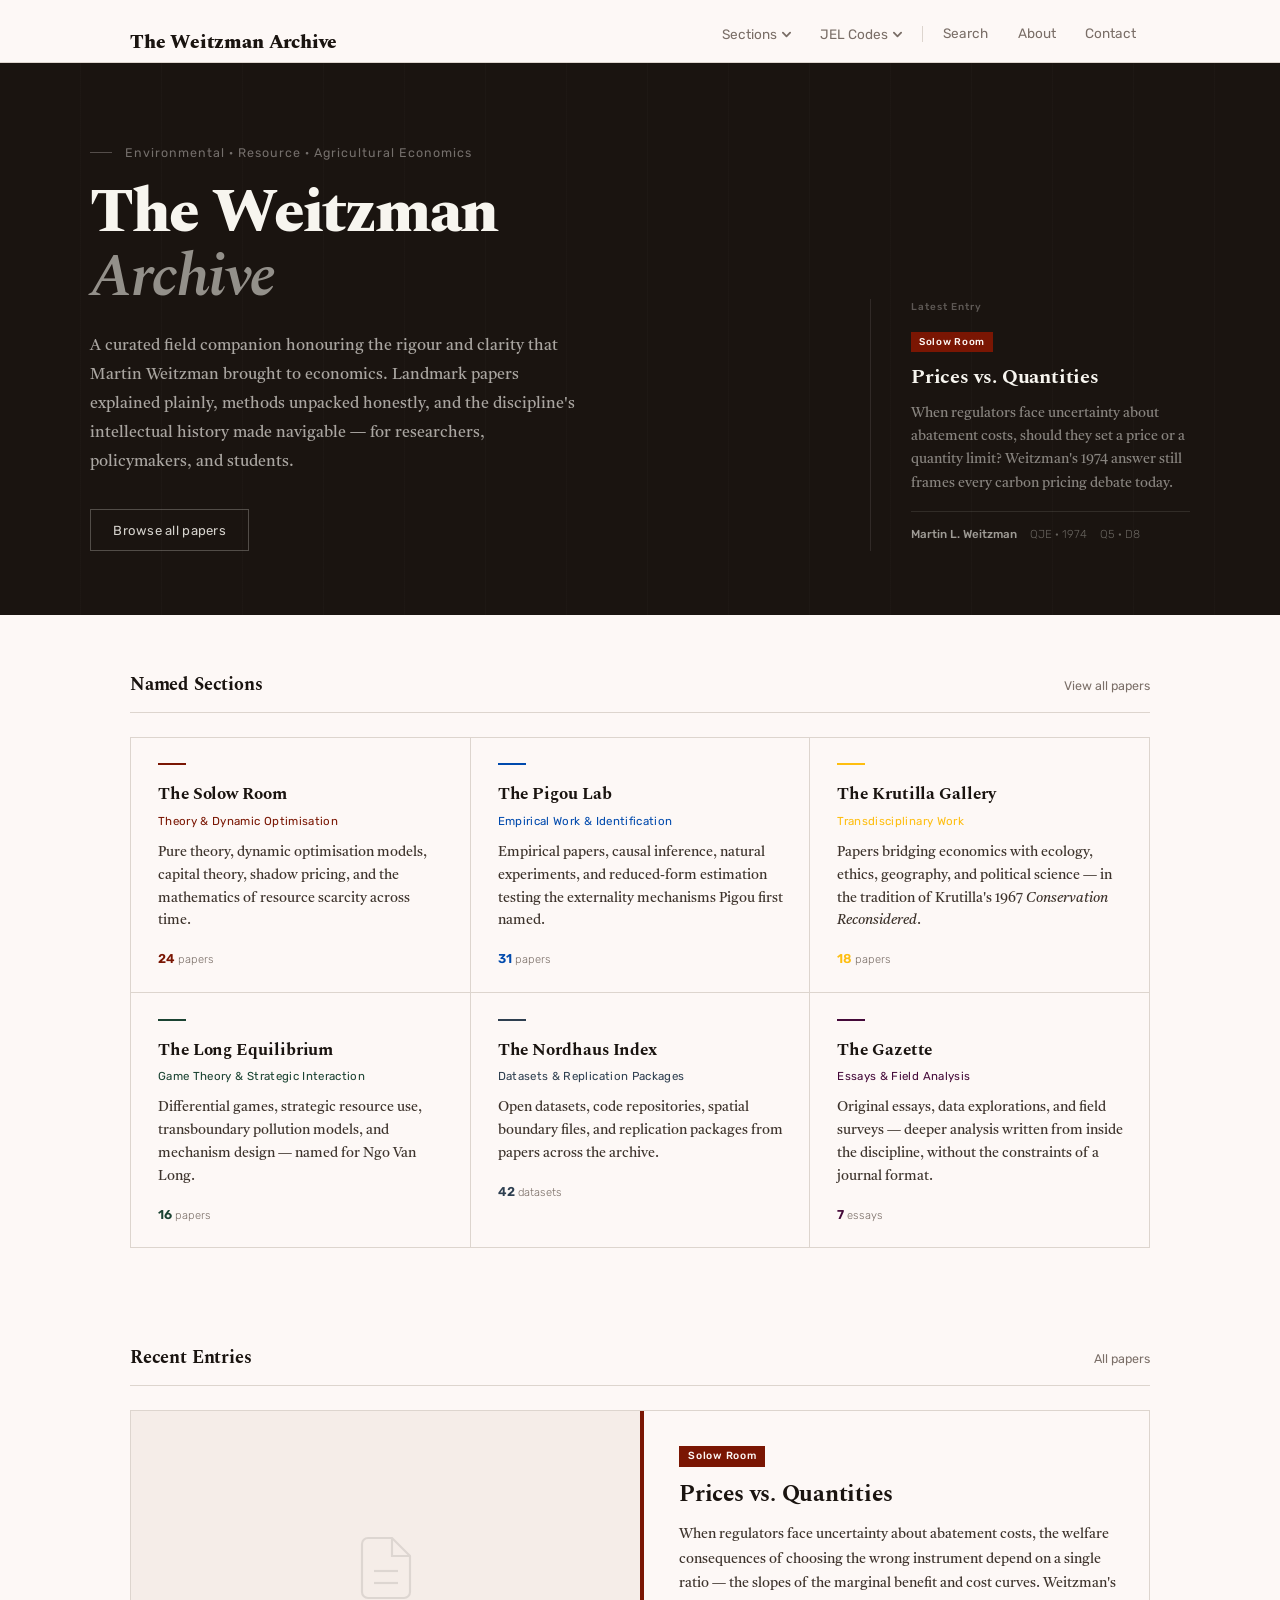
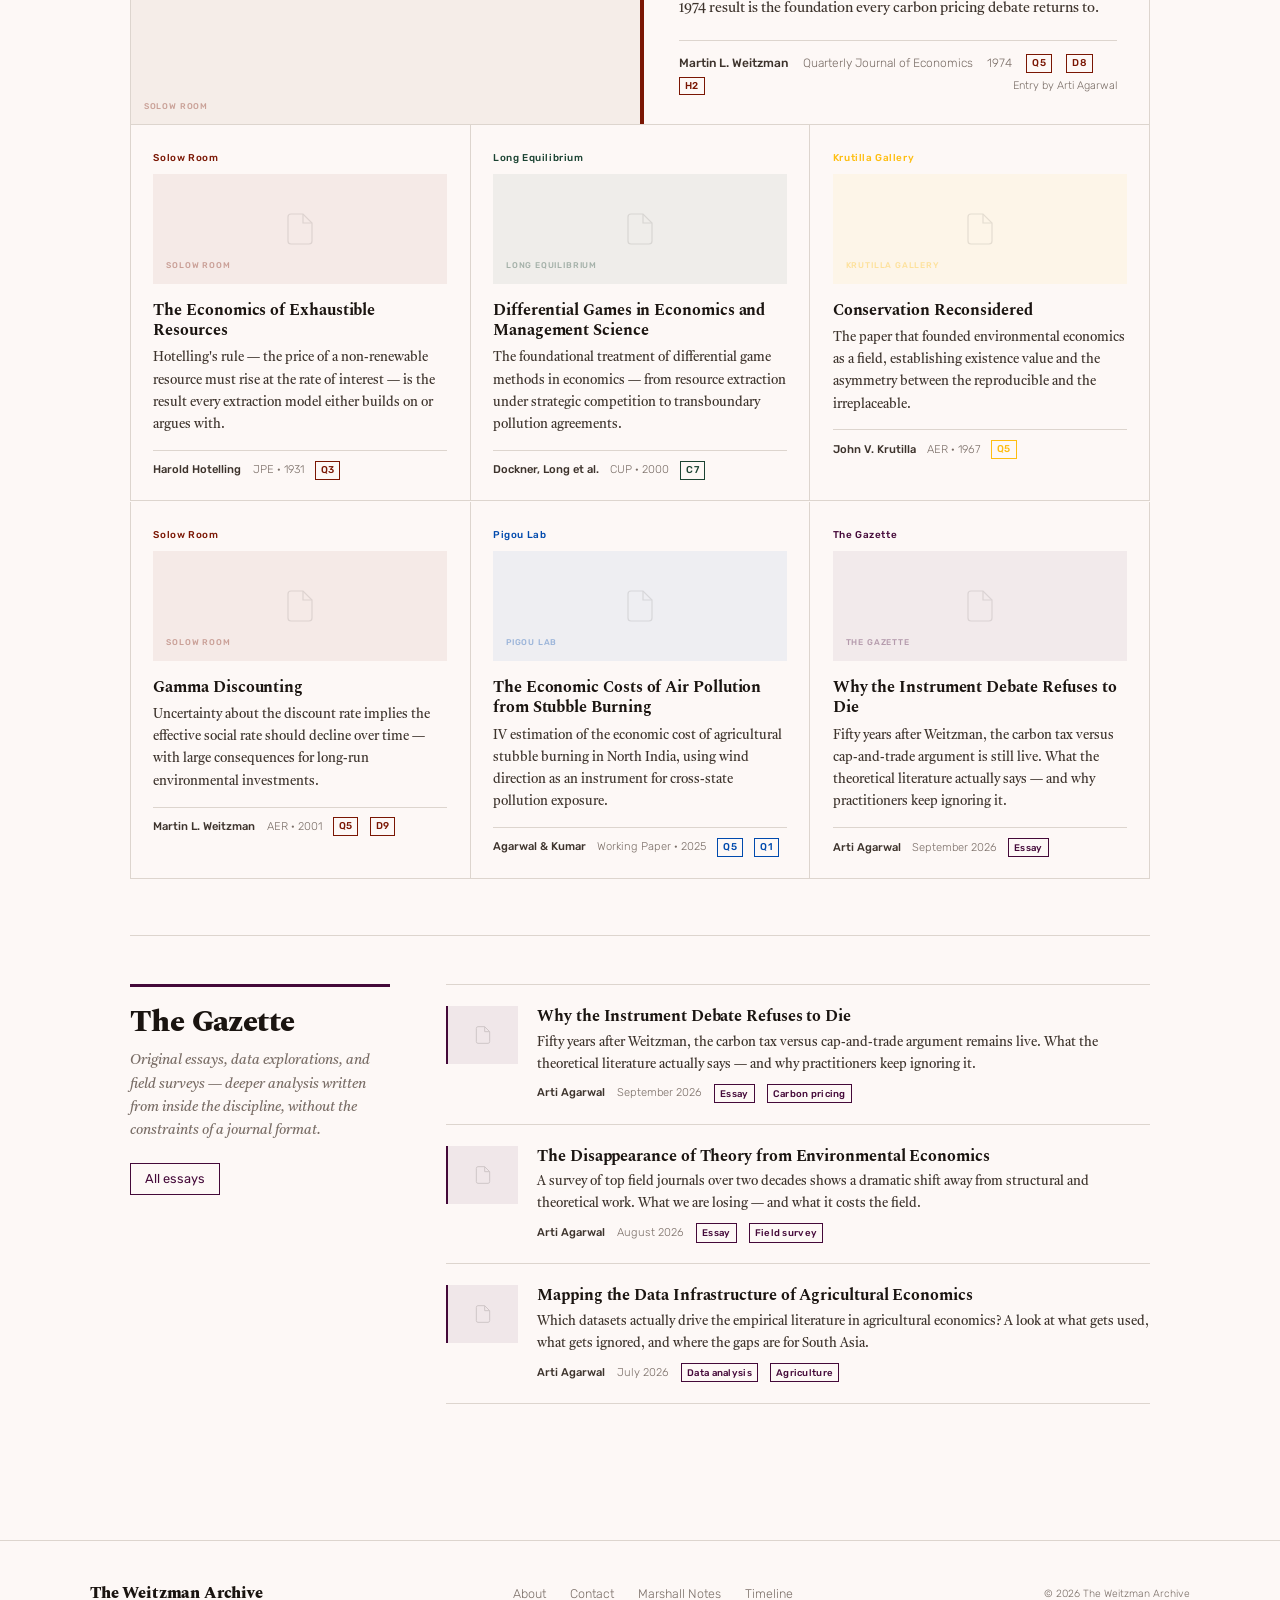
==== commit 79811540: "Add files via upload" ====
--- a/index.html
+++ b/index.html
@@ -54,11 +54,11 @@
               The Solow Room — Theory
             </a>
             <a href="pigou-lab.html" role="menuitem">
-              <span class="nav-dot" style="background:#042C4E"></span>
+              <span class="nav-dot" style="background:#004AAD"></span>
               The Pigou Lab — Empirics
             </a>
             <a href="krutilla-gallery.html" role="menuitem">
-              <span class="nav-dot" style="background:#BF9000"></span>
+              <span class="nav-dot" style="background:#FEBE10"></span>
               The Krutilla Gallery — Transdisciplinary
             </a>
             <a href="long-equilibrium.html" role="menuitem">
@@ -72,7 +72,7 @@
           </div>
           <div class="nav-dropdown-section">
             <a href="gazette.html" role="menuitem">
-              <span class="nav-dot" style="background:#5B2D8E"></span>
+              <span class="nav-dot" style="background:#440939"></span>
               The Gazette — Essays &amp; Analysis
             </a>
             <a href="ciriacy-wantrup.html" role="menuitem">
@@ -181,7 +181,7 @@
         <div class="cat-count"><strong>24</strong> papers</div>
       </a>
 
-      <a href="pigou-lab.html" class="cat-card" style="--cat-color:#042C4E">
+      <a href="pigou-lab.html" class="cat-card" style="--cat-color:#004AAD">
         <div class="cat-color-bar"></div>
         <span class="cat-name">The Pigou Lab</span>
         <span class="cat-domain">Empirical Work &amp; Identification</span>
@@ -189,7 +189,7 @@
         <div class="cat-count"><strong>31</strong> papers</div>
       </a>
 
-      <a href="krutilla-gallery.html" class="cat-card" style="--cat-color:#BF9000">
+      <a href="krutilla-gallery.html" class="cat-card" style="--cat-color:#FEBE10">
         <div class="cat-color-bar"></div>
         <span class="cat-name">The Krutilla Gallery</span>
         <span class="cat-domain">Transdisciplinary Work</span>
@@ -218,7 +218,7 @@
         <div class="cat-count"><strong>42</strong> datasets</div>
       </a>
 
-      <a href="gazette.html" class="cat-card" style="--cat-color:#5B2D8E">
+      <a href="gazette.html" class="cat-card" style="--cat-color:#440939">
         <div class="cat-color-bar"></div>
         <span class="cat-name">The Gazette</span>
         <span class="cat-domain">Essays &amp; Field Analysis</span>
@@ -311,21 +311,21 @@
         </div>
       </a>
 
-      <a href="krutilla-1967.html" class="art-card" style="--card-color:#BF9000">
+      <a href="krutilla-1967.html" class="art-card" style="--card-color:#FEBE10">
         <span class="art-card-badge">Krutilla Gallery</span>
         <div class="art-card-img img-placeholder">
           <svg width="36" height="36" viewBox="0 0 24 24" fill="none" stroke="currentColor" stroke-width="0.8" aria-hidden="true">
             <path d="M14 2H6a2 2 0 0 0-2 2v16a2 2 0 0 0 2 2h12a2 2 0 0 0 2-2V8z"/>
             <polyline points="14 2 14 8 20 8"/>
           </svg>
-          <span class="img-section-label" style="color:#BF9000">KRUTILLA GALLERY</span>
+          <span class="img-section-label" style="color:#FEBE10">KRUTILLA GALLERY</span>
         </div>
         <span class="art-card-title">Conservation Reconsidered</span>
         <p class="art-card-blurb">The paper that founded environmental economics as a field, establishing existence value and the asymmetry between the reproducible and the irreplaceable.</p>
         <div class="art-card-meta">
           <span class="meta-author">John V. Krutilla</span>
           <span>AER · 1967</span>
-          <span class="jel-tag" style="color:#BF9000">Q5</span>
+          <span class="jel-tag" style="color:#FEBE10">Q5</span>
         </div>
       </a>
 
@@ -353,33 +353,33 @@
         </div>
       </a>
 
-      <a href="agarwal-2025-stubble.html" class="art-card" style="--card-color:#042C4E">
+      <a href="agarwal-2025-stubble.html" class="art-card" style="--card-color:#004AAD">
         <span class="art-card-badge">Pigou Lab</span>
         <div class="art-card-img img-placeholder">
           <svg width="36" height="36" viewBox="0 0 24 24" fill="none" stroke="currentColor" stroke-width="0.8" aria-hidden="true">
             <path d="M14 2H6a2 2 0 0 0-2 2v16a2 2 0 0 0 2 2h12a2 2 0 0 0 2-2V8z"/>
             <polyline points="14 2 14 8 20 8"/>
           </svg>
-          <span class="img-section-label" style="color:#042C4E">PIGOU LAB</span>
+          <span class="img-section-label" style="color:#004AAD">PIGOU LAB</span>
         </div>
         <span class="art-card-title">The Economic Costs of Air Pollution from Stubble Burning</span>
         <p class="art-card-blurb">IV estimation of the economic cost of agricultural stubble burning in North India, using wind direction as an instrument for cross-state pollution exposure.</p>
         <div class="art-card-meta">
           <span class="meta-author">Agarwal &amp; Kumar</span>
           <span>Working Paper · 2025</span>
-          <span class="jel-tag" style="color:#042C4E">Q5</span>
-          <span class="jel-tag" style="color:#042C4E">Q1</span>
-        </div>
-      </a>
-
-      <a href="gazette-instrument-debate.html" class="art-card" style="--card-color:#5B2D8E">
+          <span class="jel-tag" style="color:#004AAD">Q5</span>
+          <span class="jel-tag" style="color:#004AAD">Q1</span>
+        </div>
+      </a>
+
+      <a href="gazette-instrument-debate.html" class="art-card" style="--card-color:#440939">
         <span class="art-card-badge">The Gazette</span>
         <div class="art-card-img img-placeholder">
           <svg width="36" height="36" viewBox="0 0 24 24" fill="none" stroke="currentColor" stroke-width="0.8" aria-hidden="true">
             <path d="M14 2H6a2 2 0 0 0-2 2v16a2 2 0 0 0 2 2h12a2 2 0 0 0 2-2V8z"/>
             <polyline points="14 2 14 8 20 8"/>
           </svg>
-          <span class="img-section-label" style="color:#5B2D8E">THE GAZETTE</span>
+          <span class="img-section-label" style="color:#440939">THE GAZETTE</span>
         </div>
         <span class="art-card-title">Why the Instrument Debate Refuses to Die</span>
         <p class="art-card-blurb">Fifty years after Weitzman, the carbon tax versus cap-and-trade argument is still live. What the theoretical literature actually says — and why practitioners keep ignoring it.</p>
--- a/css/main.css
+++ b/css/main.css
@@ -24,11 +24,11 @@
 
   /* Section accent colours */
   --solow:       #7A1603;   /* The Solow Room       — theory              */
-  --pigou:       #042C4E;   /* The Pigou Lab        — empirics             */
-  --krutilla:    #BF9000;   /* The Krutilla Gallery — transdisciplinary    */
+  --pigou:       #004AAD;   /* The Pigou Lab        — empirics             */
+  --krutilla:    #FEBE10;   /* The Krutilla Gallery — transdisciplinary    */
   --long:        #1B4332;   /* The Long Equilibrium — game theory          */
   --nordhaus:    #2E3F50;   /* The Nordhaus Index   — data & repos         */
-  --gazette:     #5B2D8E;   /* The Gazette          — essays & analysis    */
+  --gazette:     #440939;   /* The Gazette          — essays & analysis    */
 
   /* Typography scale */
   --f-xs:        0.65rem;
--- a/css/home.css
+++ b/css/home.css
@@ -199,8 +199,12 @@
 }
 
 .cat-card:hover {
-  background: var(--bg-tint);
+  background: color-mix(in srgb, var(--cat-color) 5%, var(--bg));
   border-left-color: var(--cat-color);
+}
+
+.cat-card:hover .cat-name {
+  color: var(--cat-color);
 }
 
 .cat-color-bar {
@@ -218,6 +222,7 @@
   margin-bottom: 0.2rem;
   letter-spacing: -0.005em;
   display: block;
+  transition: color 0.15s;
 }
 
 .cat-domain {
@@ -354,14 +359,22 @@
   background: var(--bg);
   padding: 1.4rem 1.4rem 1.3rem;
   display: block;
-  transition: background 0.15s;
+  transition: background 0.18s, border-top-color 0.18s;
   border-top: 2px solid transparent;
   position: relative;
 }
 
 .art-card:hover {
-  background: var(--bg-tint);
+  background: color-mix(in srgb, var(--card-color) 4%, var(--bg));
   border-top-color: var(--card-color);
+}
+
+.art-card:hover .art-card-title {
+  color: var(--card-color);
+}
+
+.art-card:hover .art-card-img {
+  background: color-mix(in srgb, var(--card-color) 10%, var(--bg));
 }
 
 .art-card-badge {
@@ -399,10 +412,11 @@
   margin-bottom: 0.4rem;
   letter-spacing: -0.005em;
   display: block;
-}
-
-.art-card-title:hover {
-  color: var(--card-color);
+  transition: color 0.18s;
+}
+
+.art-card-img {
+  transition: background 0.18s;
 }
 
 .art-card-blurb {
@@ -429,6 +443,27 @@
 .art-card-meta .meta-author {
   font-weight: 500;
   color: var(--ink-mid);
+}
+
+/* ── PAPER IMAGE — real image vs placeholder ───────────────── */
+/* When a real image is present, .art-card-img holds an <img> tag */
+.art-card-img img,
+.recent-feature-img img {
+  width: 100%;
+  height: 100%;
+  object-fit: cover;
+  display: block;
+  transition: opacity 0.18s;
+}
+
+.art-card:hover .art-card-img img {
+  opacity: 0.9;
+}
+
+/* Recent feature image — real image handling */
+.recent-feature-img img {
+  position: absolute;
+  inset: 0;
 }
 
 /* ── GAZETTE STRIP ─────────────────────────────────────────── */
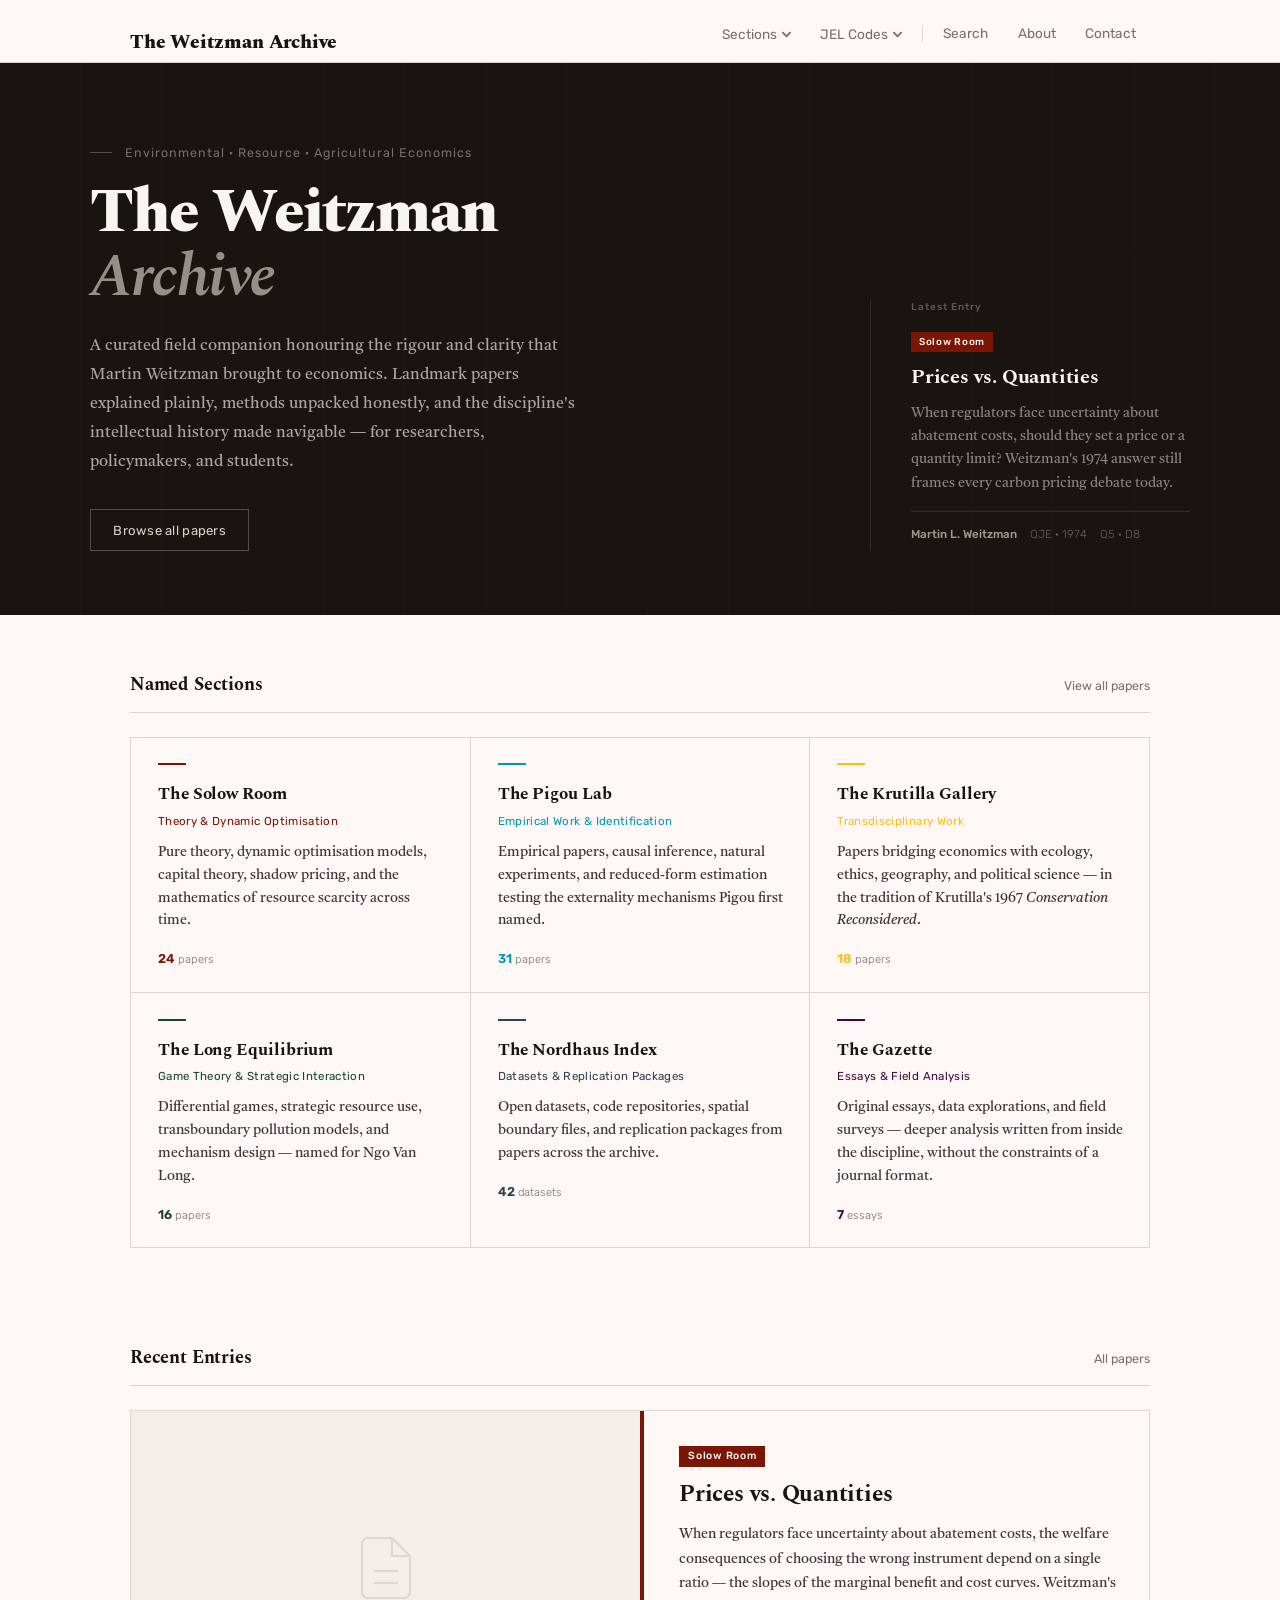
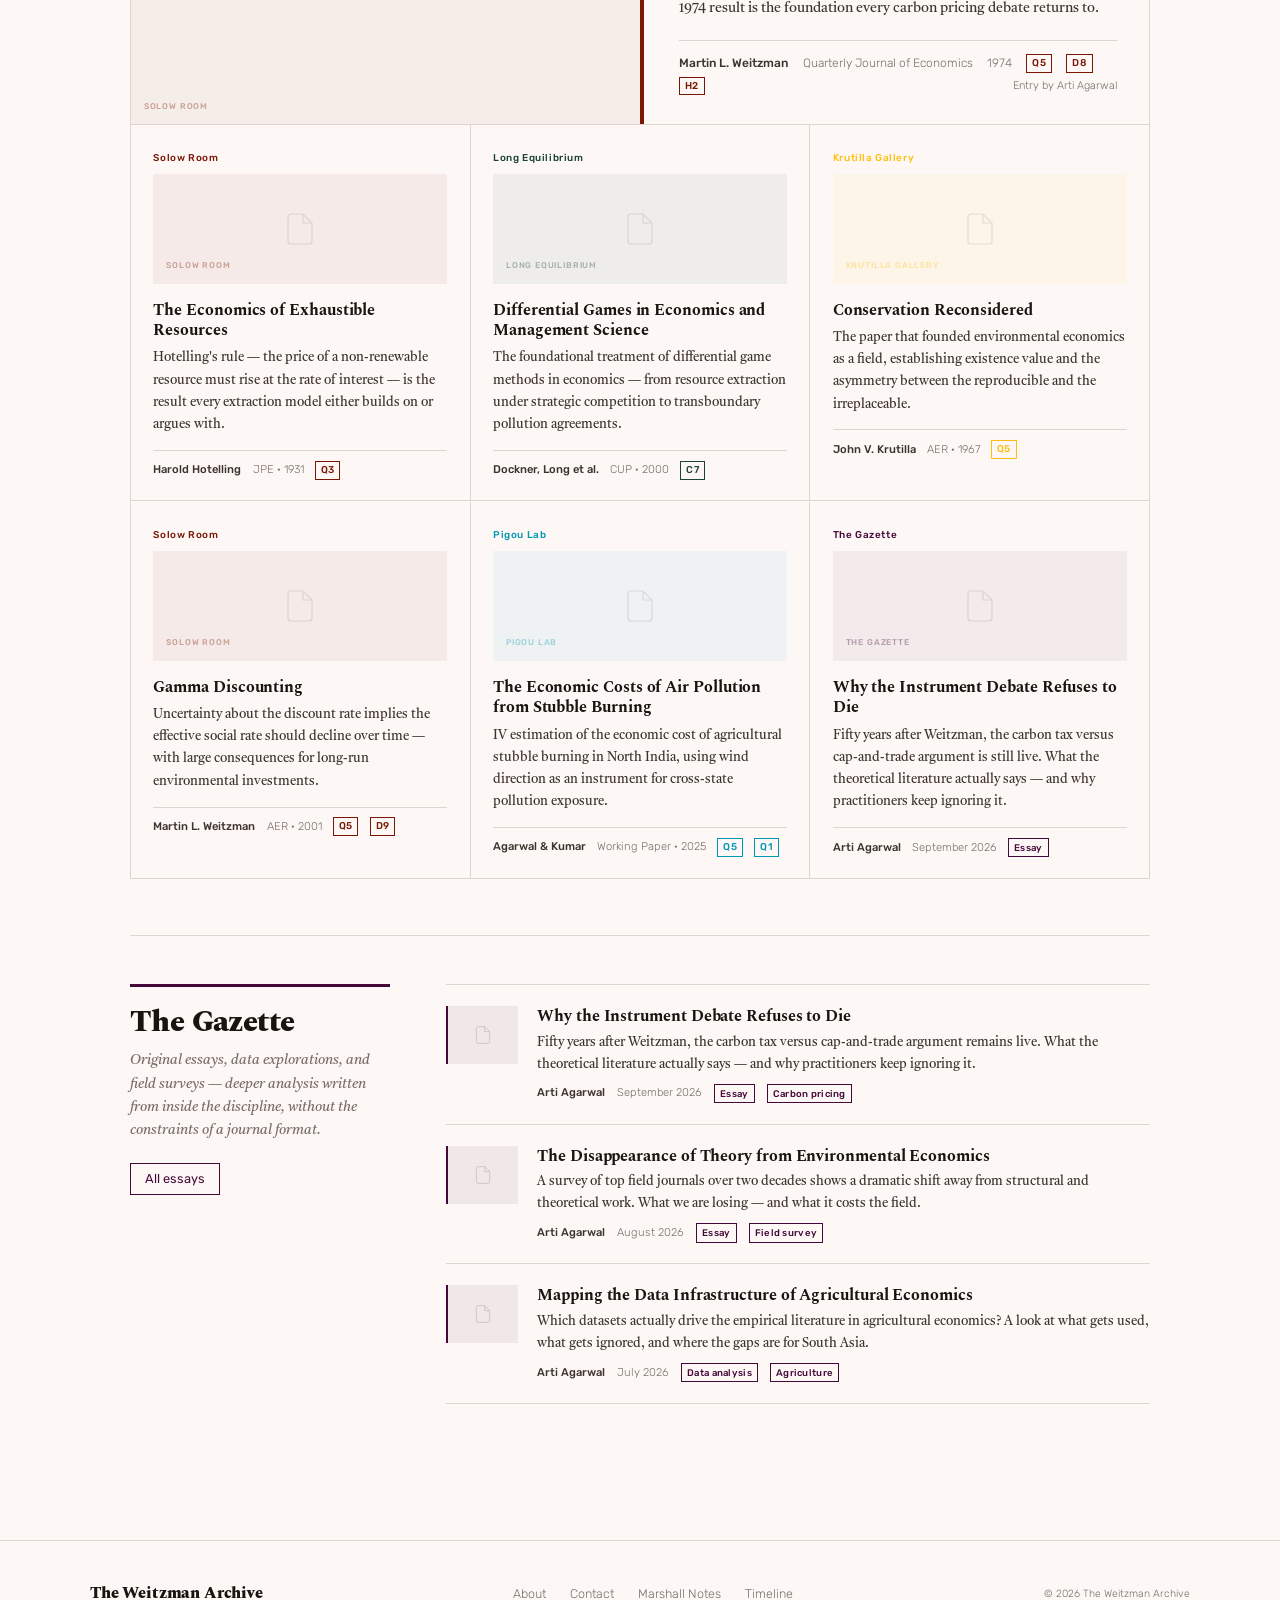
==== commit c5676a1f: "Add files via upload" ====
--- a/index.html
+++ b/index.html
@@ -54,7 +54,7 @@
               The Solow Room — Theory
             </a>
             <a href="pigou-lab.html" role="menuitem">
-              <span class="nav-dot" style="background:#004AAD"></span>
+              <span class="nav-dot" style="background:#0097B2"></span>
               The Pigou Lab — Empirics
             </a>
             <a href="krutilla-gallery.html" role="menuitem">
@@ -181,7 +181,7 @@
         <div class="cat-count"><strong>24</strong> papers</div>
       </a>
 
-      <a href="pigou-lab.html" class="cat-card" style="--cat-color:#004AAD">
+      <a href="pigou-lab.html" class="cat-card" style="--cat-color:#0097B2">
         <div class="cat-color-bar"></div>
         <span class="cat-name">The Pigou Lab</span>
         <span class="cat-domain">Empirical Work &amp; Identification</span>
@@ -353,22 +353,22 @@
         </div>
       </a>
 
-      <a href="agarwal-2025-stubble.html" class="art-card" style="--card-color:#004AAD">
+      <a href="agarwal-2025-stubble.html" class="art-card" style="--card-color:#0097B2">
         <span class="art-card-badge">Pigou Lab</span>
         <div class="art-card-img img-placeholder">
           <svg width="36" height="36" viewBox="0 0 24 24" fill="none" stroke="currentColor" stroke-width="0.8" aria-hidden="true">
             <path d="M14 2H6a2 2 0 0 0-2 2v16a2 2 0 0 0 2 2h12a2 2 0 0 0 2-2V8z"/>
             <polyline points="14 2 14 8 20 8"/>
           </svg>
-          <span class="img-section-label" style="color:#004AAD">PIGOU LAB</span>
+          <span class="img-section-label" style="color:#0097B2">PIGOU LAB</span>
         </div>
         <span class="art-card-title">The Economic Costs of Air Pollution from Stubble Burning</span>
         <p class="art-card-blurb">IV estimation of the economic cost of agricultural stubble burning in North India, using wind direction as an instrument for cross-state pollution exposure.</p>
         <div class="art-card-meta">
           <span class="meta-author">Agarwal &amp; Kumar</span>
           <span>Working Paper · 2025</span>
-          <span class="jel-tag" style="color:#004AAD">Q5</span>
-          <span class="jel-tag" style="color:#004AAD">Q1</span>
+          <span class="jel-tag" style="color:#0097B2">Q5</span>
+          <span class="jel-tag" style="color:#0097B2">Q1</span>
         </div>
       </a>
 
--- a/css/main.css
+++ b/css/main.css
@@ -24,7 +24,7 @@
 
   /* Section accent colours */
   --solow:       #7A1603;   /* The Solow Room       — theory              */
-  --pigou:       #004AAD;   /* The Pigou Lab        — empirics             */
+  --pigou:       #0097B2;   /* The Pigou Lab        — empirics             */
   --krutilla:    #FEBE10;   /* The Krutilla Gallery — transdisciplinary    */
   --long:        #1B4332;   /* The Long Equilibrium — game theory          */
   --nordhaus:    #2E3F50;   /* The Nordhaus Index   — data & repos         */
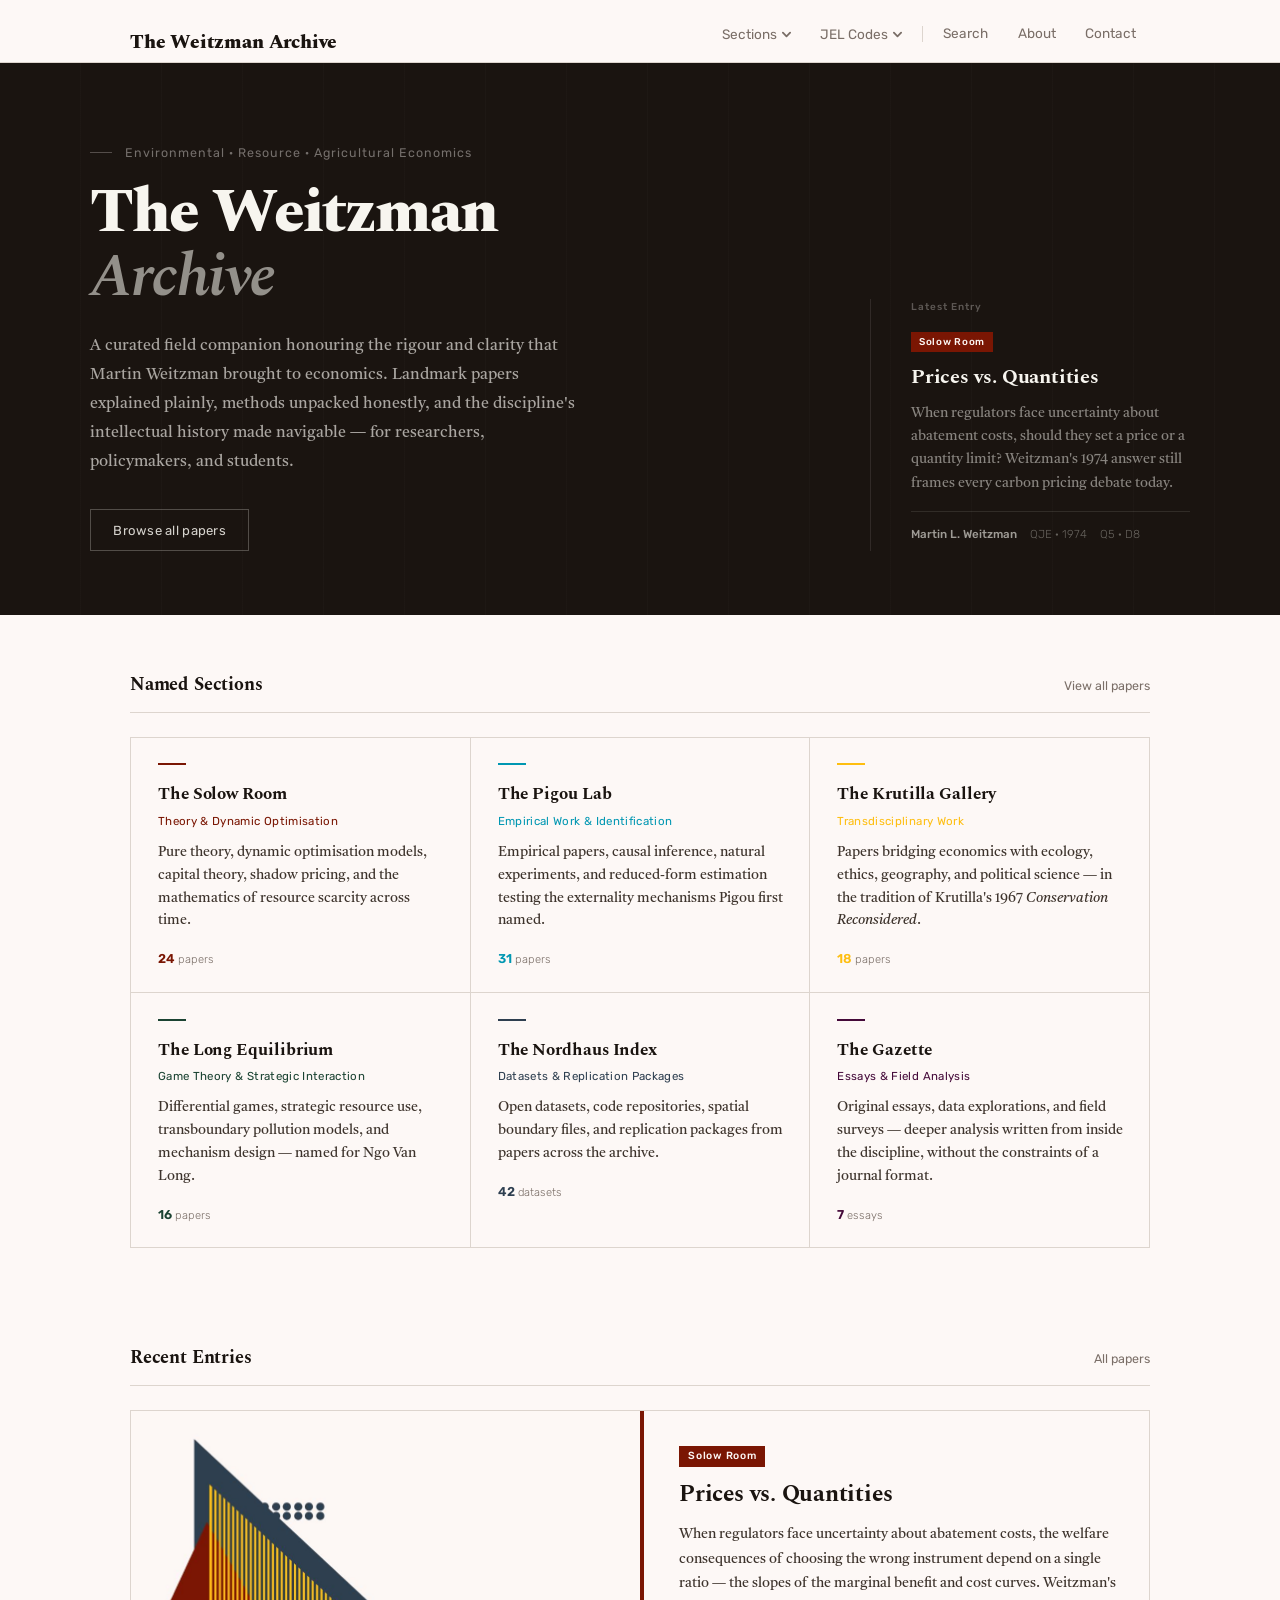
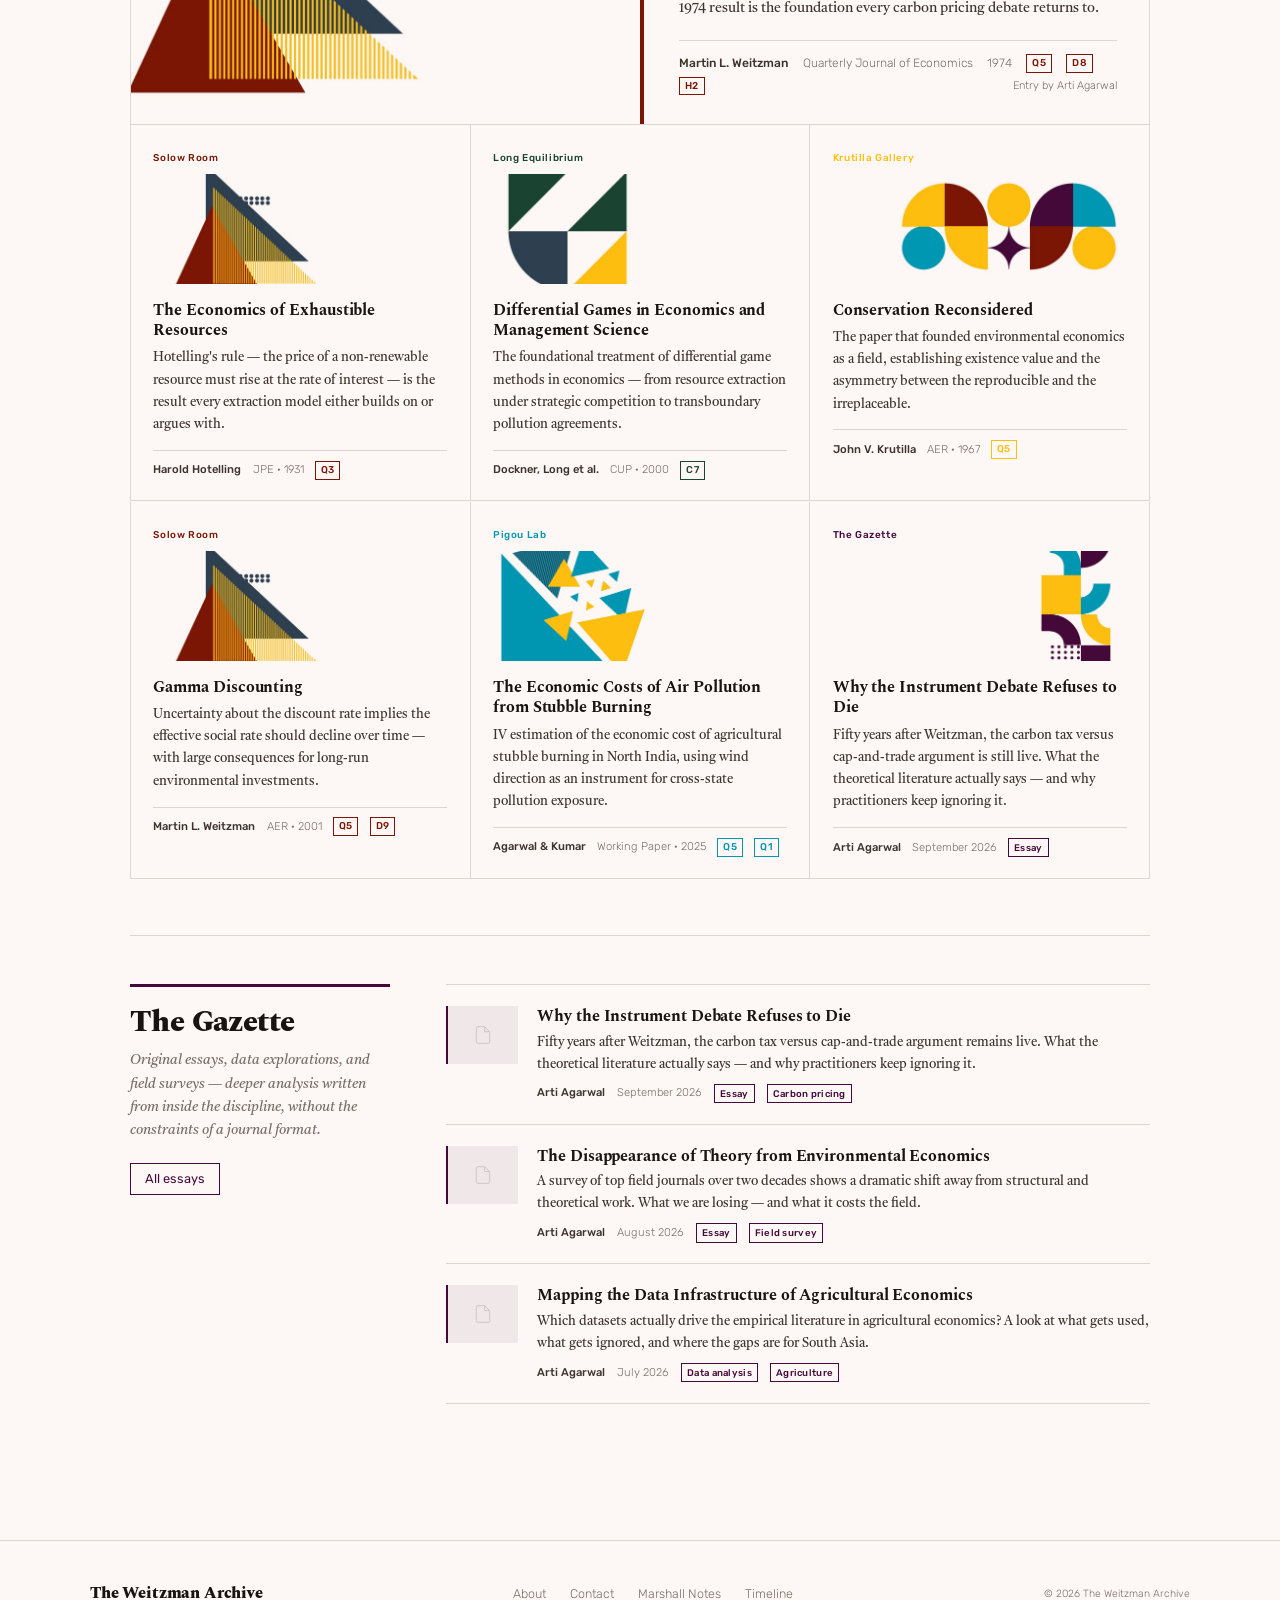
==== commit 5c2f3e71: "Add files via upload" ====
--- a/index.html
+++ b/index.html
@@ -238,14 +238,10 @@
 
     <!-- Large featured entry -->
     <article class="recent-feature" style="--entry-color:#7A1603">
-      <div class="recent-feature-img img-placeholder">
-        <svg width="72" height="72" viewBox="0 0 24 24" fill="none" stroke="currentColor" stroke-width="0.7" aria-hidden="true">
-          <path d="M14 2H6a2 2 0 0 0-2 2v16a2 2 0 0 0 2 2h12a2 2 0 0 0 2-2V8z"/>
-          <polyline points="14 2 14 8 20 8"/>
-          <line x1="16" y1="13" x2="8" y2="13"/>
-          <line x1="16" y1="17" x2="8" y2="17"/>
-        </svg>
-        <span class="img-section-label" style="color:#7A1603">SOLOW ROOM</span>
+      <div class="recent-feature-img">
+        <img src="assets/images/papers/weitzman-1974-prices-quantities.jpg"
+             onerror="this.src='assets/images/sections/solow-room.jpg'"
+             alt="Prices vs. Quantities — Weitzman 1974">
       </div>
       <div class="recent-feature-body">
         <div>
@@ -277,12 +273,10 @@
 
       <a href="hotelling-1931.html" class="art-card" style="--card-color:#7A1603">
         <span class="art-card-badge">Solow Room</span>
-        <div class="art-card-img img-placeholder">
-          <svg width="36" height="36" viewBox="0 0 24 24" fill="none" stroke="currentColor" stroke-width="0.8" aria-hidden="true">
-            <path d="M14 2H6a2 2 0 0 0-2 2v16a2 2 0 0 0 2 2h12a2 2 0 0 0 2-2V8z"/>
-            <polyline points="14 2 14 8 20 8"/>
-          </svg>
-          <span class="img-section-label" style="color:#7A1603">SOLOW ROOM</span>
+        <div class="art-card-img">
+          <img src="assets/images/papers/hotelling-1931.jpg"
+               onerror="this.src='assets/images/sections/solow-room.jpg'"
+               alt="The Economics of Exhaustible Resources">
         </div>
         <span class="art-card-title">The Economics of Exhaustible Resources</span>
         <p class="art-card-blurb">Hotelling's rule — the price of a non-renewable resource must rise at the rate of interest — is the result every extraction model either builds on or argues with.</p>
@@ -295,12 +289,10 @@
 
       <a href="long-dockner-2000.html" class="art-card" style="--card-color:#1B4332">
         <span class="art-card-badge">Long Equilibrium</span>
-        <div class="art-card-img img-placeholder">
-          <svg width="36" height="36" viewBox="0 0 24 24" fill="none" stroke="currentColor" stroke-width="0.8" aria-hidden="true">
-            <path d="M14 2H6a2 2 0 0 0-2 2v16a2 2 0 0 0 2 2h12a2 2 0 0 0 2-2V8z"/>
-            <polyline points="14 2 14 8 20 8"/>
-          </svg>
-          <span class="img-section-label" style="color:#1B4332">LONG EQUILIBRIUM</span>
+        <div class="art-card-img">
+          <img src="assets/images/papers/long-dockner-2000.jpg"
+               onerror="this.src='assets/images/sections/long-equilibrium.jpg'"
+               alt="Differential Games in Economics and Management Science">
         </div>
         <span class="art-card-title">Differential Games in Economics and Management Science</span>
         <p class="art-card-blurb">The foundational treatment of differential game methods in economics — from resource extraction under strategic competition to transboundary pollution agreements.</p>
@@ -313,12 +305,10 @@
 
       <a href="krutilla-1967.html" class="art-card" style="--card-color:#FEBE10">
         <span class="art-card-badge">Krutilla Gallery</span>
-        <div class="art-card-img img-placeholder">
-          <svg width="36" height="36" viewBox="0 0 24 24" fill="none" stroke="currentColor" stroke-width="0.8" aria-hidden="true">
-            <path d="M14 2H6a2 2 0 0 0-2 2v16a2 2 0 0 0 2 2h12a2 2 0 0 0 2-2V8z"/>
-            <polyline points="14 2 14 8 20 8"/>
-          </svg>
-          <span class="img-section-label" style="color:#FEBE10">KRUTILLA GALLERY</span>
+        <div class="art-card-img">
+          <img src="assets/images/papers/krutilla-1967.jpg"
+               onerror="this.src='assets/images/sections/krutilla-gallery.jpg'"
+               alt="Conservation Reconsidered">
         </div>
         <span class="art-card-title">Conservation Reconsidered</span>
         <p class="art-card-blurb">The paper that founded environmental economics as a field, establishing existence value and the asymmetry between the reproducible and the irreplaceable.</p>
@@ -336,12 +326,10 @@
 
       <a href="weitzman-2001-gamma.html" class="art-card" style="--card-color:#7A1603">
         <span class="art-card-badge">Solow Room</span>
-        <div class="art-card-img img-placeholder">
-          <svg width="36" height="36" viewBox="0 0 24 24" fill="none" stroke="currentColor" stroke-width="0.8" aria-hidden="true">
-            <path d="M14 2H6a2 2 0 0 0-2 2v16a2 2 0 0 0 2 2h12a2 2 0 0 0 2-2V8z"/>
-            <polyline points="14 2 14 8 20 8"/>
-          </svg>
-          <span class="img-section-label" style="color:#7A1603">SOLOW ROOM</span>
+        <div class="art-card-img">
+          <img src="assets/images/papers/weitzman-2001-gamma.jpg"
+               onerror="this.src='assets/images/sections/solow-room.jpg'"
+               alt="Gamma Discounting">
         </div>
         <span class="art-card-title">Gamma Discounting</span>
         <p class="art-card-blurb">Uncertainty about the discount rate implies the effective social rate should decline over time — with large consequences for long-run environmental investments.</p>
@@ -355,12 +343,10 @@
 
       <a href="agarwal-2025-stubble.html" class="art-card" style="--card-color:#0097B2">
         <span class="art-card-badge">Pigou Lab</span>
-        <div class="art-card-img img-placeholder">
-          <svg width="36" height="36" viewBox="0 0 24 24" fill="none" stroke="currentColor" stroke-width="0.8" aria-hidden="true">
-            <path d="M14 2H6a2 2 0 0 0-2 2v16a2 2 0 0 0 2 2h12a2 2 0 0 0 2-2V8z"/>
-            <polyline points="14 2 14 8 20 8"/>
-          </svg>
-          <span class="img-section-label" style="color:#0097B2">PIGOU LAB</span>
+        <div class="art-card-img">
+          <img src="assets/images/papers/agarwal-2025-stubble.jpg"
+               onerror="this.src='assets/images/sections/pigou-lab.jpg'"
+               alt="The Economic Costs of Air Pollution from Stubble Burning">
         </div>
         <span class="art-card-title">The Economic Costs of Air Pollution from Stubble Burning</span>
         <p class="art-card-blurb">IV estimation of the economic cost of agricultural stubble burning in North India, using wind direction as an instrument for cross-state pollution exposure.</p>
@@ -374,12 +360,10 @@
 
       <a href="gazette-instrument-debate.html" class="art-card" style="--card-color:#440939">
         <span class="art-card-badge">The Gazette</span>
-        <div class="art-card-img img-placeholder">
-          <svg width="36" height="36" viewBox="0 0 24 24" fill="none" stroke="currentColor" stroke-width="0.8" aria-hidden="true">
-            <path d="M14 2H6a2 2 0 0 0-2 2v16a2 2 0 0 0 2 2h12a2 2 0 0 0 2-2V8z"/>
-            <polyline points="14 2 14 8 20 8"/>
-          </svg>
-          <span class="img-section-label" style="color:#440939">THE GAZETTE</span>
+        <div class="art-card-img">
+          <img src="assets/images/papers/gazette-instrument-debate.jpg"
+               onerror="this.src='assets/images/sections/gazette.jpg'"
+               alt="Why the Instrument Debate Refuses to Die">
         </div>
         <span class="art-card-title">Why the Instrument Debate Refuses to Die</span>
         <p class="art-card-blurb">Fifty years after Weitzman, the carbon tax versus cap-and-trade argument is still live. What the theoretical literature actually says — and why practitioners keep ignoring it.</p>
